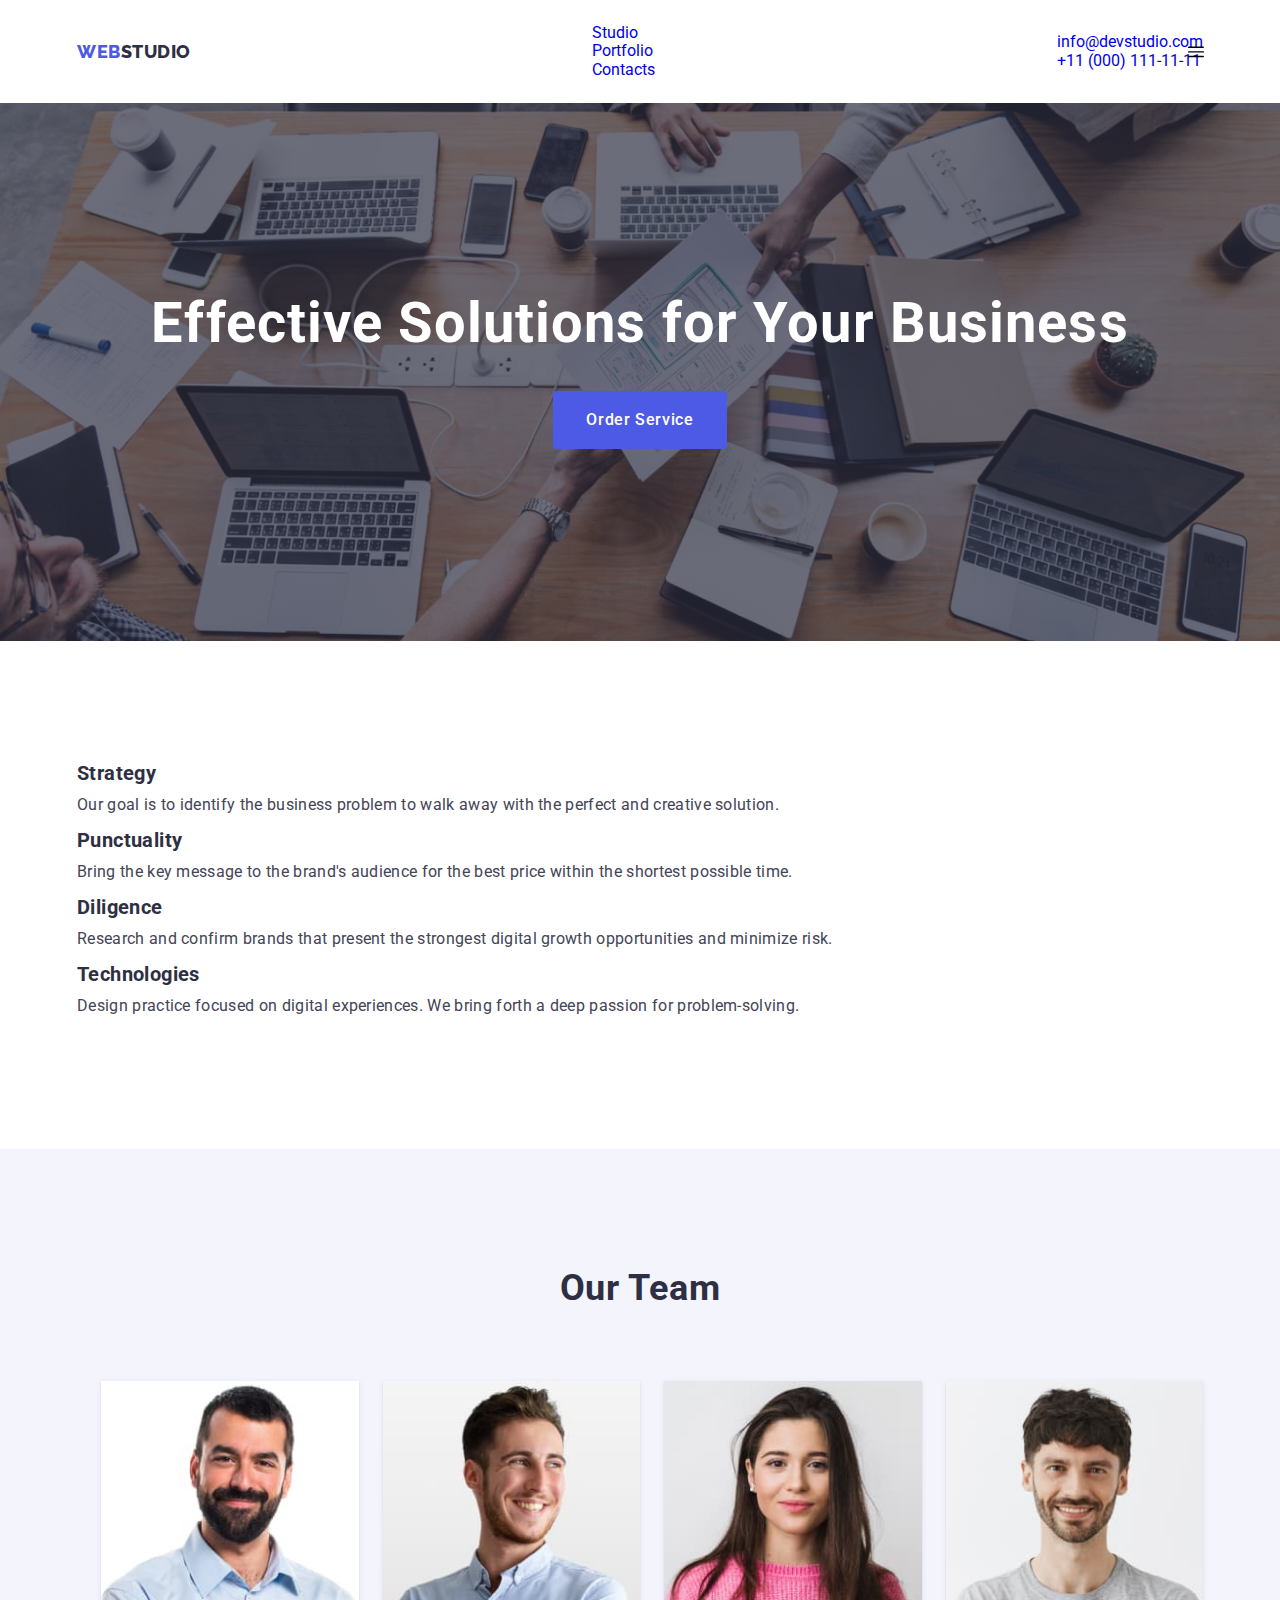
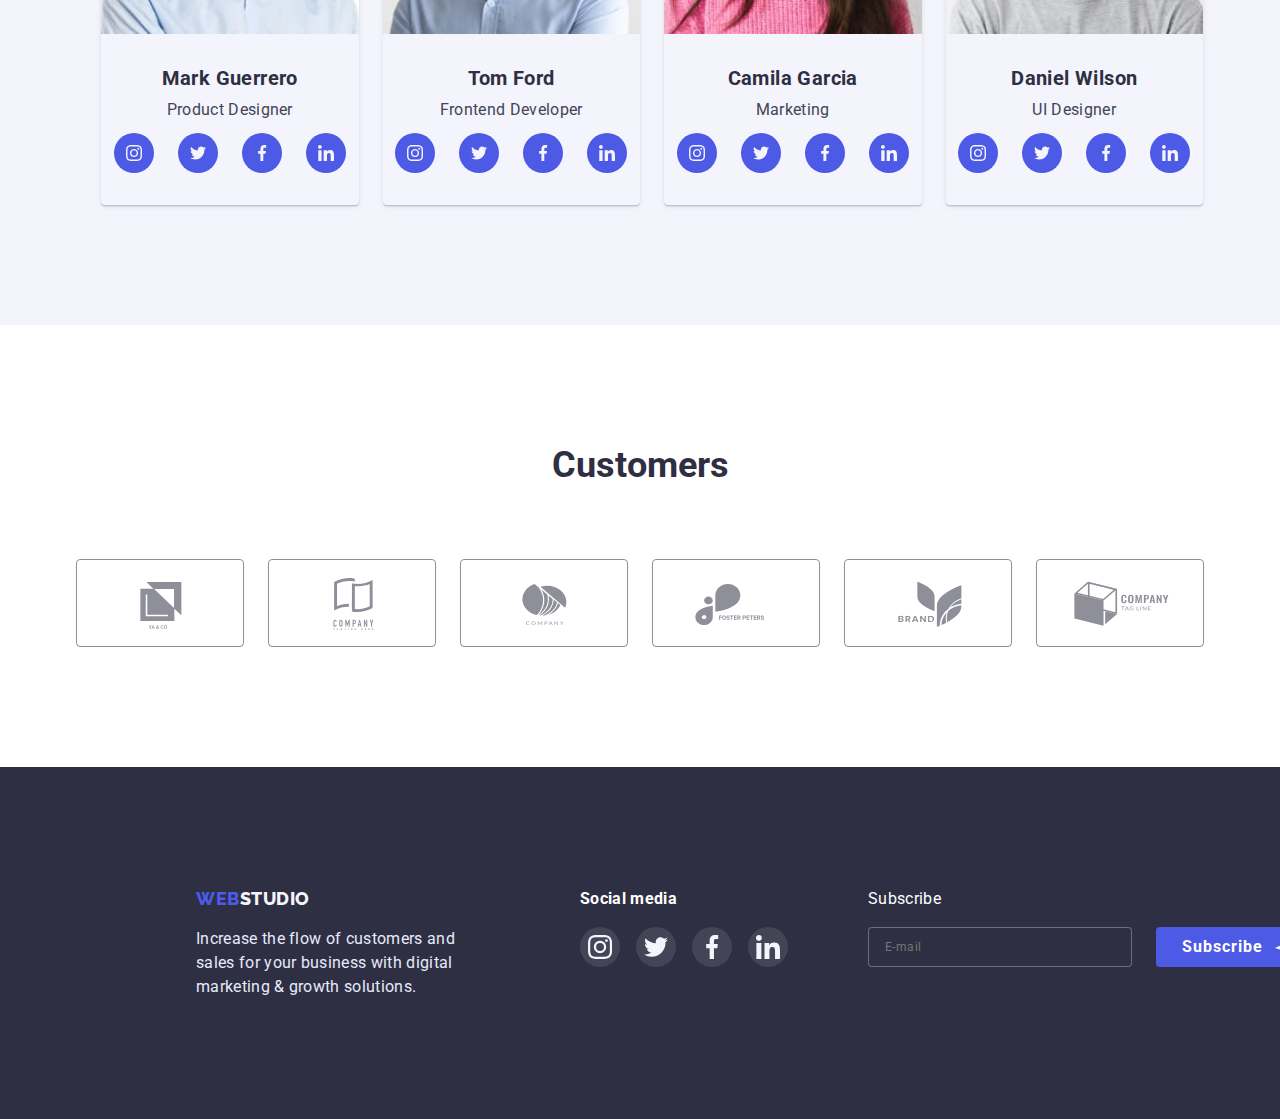
==== index.html @ 901da1a8 "required" ====
<!DOCTYPE html>
<html lang="en">
	<head>
		<meta charset="UTF-8" />
		<meta http-equiv="X-UA-Compatible" content="IE=edge" />
		<meta name="viewport" content="width=device-width, initial-scale=1.0" />
		<title>Web Studio</title>
        <link href="https://fonts.googleapis.com/css2?family=Raleway:wght@800&family=Roboto:wght@400;500;700;800;900&display=swap" rel="stylesheet">
        <link rel="stylesheet" href="https://cdnjs.cloudflare.com/ajax/libs/modern-normalize/1.1.0/modern-normalize.min.css">
        <link rel="stylesheet" href="./css/styles.css">
	</head>
	<body> 
        <header class="section-header">
             <div class="container header">
                <a href="./portfolio.html" class="color-web list">
                    Web<span class="color-studio">Studio</span> 
                </a>
                <ul class="style-nev link">
                    <li class="copy"><a href="./index.html" class="link item list">Studio</a></li>
                    <li class="copy"><a href="./portfolio.html" class="link item list">Portfolio</a></li>
                    <li class="copy"><a href="#" class="link item list">Contacts</a></li>
                </ul>
                </nav>
                <button type="button" class="mobile-menu-open " data-menu-open >
                    <svg class="mobile-menu-open-icon" width="32" height="22">
                        <use href="./images/iconss.svg#icon-burger"></use>
                    </svg>
                </button>
                <ul class="auth-nev link">
                    <li class="copy"><a href="mailto:info@devstudio.com" class="link address list">info@devstudio.com</a></li>
                    <li class="copy"><a href="tel:+110001111111" class="link address list">+11 (000) 111-11-11</a></li>
                </ul>
            </div> 
            <div class="mobile-menu " data-menu>
                <div class="container mobile-menu-container">
                    <button class="mobile-menu-close-botton " data-menu-close>
                        <svg class="mobile-menu-close-icon">
                            <use href="./images/iconss.svg#icon-close-model"></use>
                        </svg>
                    </button>
                    <ul class="mobile-menu-list">
                        <li class="mobile-menu-link"><a href="./index.html" class="mobile-menu-list-link">Studio</a></li>
                        <li class="mobile-menu-link"><a href="./portfolio.html" class="mobile-menu-list-link">Portfolio</a></li>
                        <li class="mobile-menu-link"><a href="#" class="mobile-menu-list-link">Contacts</a></li>
                    </ul>
                    <ul class="mobile-menu-list-mail">
                        <li class="mobile-menu-link"><a href="tel:+110001111111" class="mobile-menu-tel">+11 (000) 111-11-11</a></li>
                        <li class="mobile-menu-link"><a href="mailto:info@devstudio.com" class="mobile-menu-mail">info@devstudio.com</a></li>
                    </ul>
                    <div class="mobile-menu-box">
                        <ul class="mobile-menu-box-list">
                            <li class="mobile-menu-box-link">
                                <a href="" class="">
                                    <svg class="mobile-menu-box-icon" width="24" height="24">
                                        <use href="./images/icons.svg#icon-instagram"></use>
                                    </svg>
                                </a>
                            </li>
                            <li class="mobile-menu-box-link">
                                <a href="" class="">
                                    <svg class="mobile-menu-box-icon" width="24" height="24">
                                        <use href="./images/icons.svg#icon-twitter-1"></use>
                                    </svg>
                                </a>
                            </li>
                            <li class="mobile-menu-box-link">
                                <a href="" class="">
                                    <svg class="mobile-menu-box-icon" width="24" height="24">
                                        <use href="./images/icons.svg#icon-facebook"></use>
                                    </svg>
                                </a>
                            </li>
                            <li class="mobile-menu-box-link">
                                <a href="" class="">
                                    <svg class="mobile-menu-box-icon" width="24" height="24">
                                        <use href="./images/icons.svg#icon-linkedin"></use>
                                    </svg>
                                </a>
                            </li>
                        </ul>
                    </div>
                </div>        
                </div>
        </header>
        <main>
         
             <section class="hero">
                <div class="container">
                    <h1 class="hero-title">Effective Solutions for Your Business</h1>
                    <button type="button" class="hero-button" data-modal-open> Order Service</button>
                </div>
            </section> 
        
          
            <section class="section">
                <div class="container holder">
                    <h2 class="visually-hidden">our advantages</h2>
                    <ul class="feature-lisl">
                        <li class="item-list">
                            <h3 class="section-subtitle">Strategy</h3>
                            <p class="section-text">Our goal is to identify the business
                                problem to walk away with the perfect and creative solution. </p>
                        </li>
                        <li class="item-list">
                            <h3 class="section-subtitle">Punctuality</h3>
                            <p class="section-text">Bring the key message to the brand's audience for the best price within the shortest possible time.</p>
                        </li>
                        <li class="item-list">
                            <h3 class="section-subtitle">Diligence</h3>
                            <p class="section-text">Research and confirm brands that present the strongest digital growth opportunities and minimize risk.</p>
                        </li>
                        <li class="item-list">
                            <h3 class="section-subtitle">Technologies</h3>
                            <p class="section-text">Design practice focused on digital experiences. We bring forth a deep passion for problem-solving.</p>
                        </li>
                    </ul>
                </div>
            </section> 
        
        <!-- 
            <section class="section  no-padding">
                <div class="container gadgets"> 
                    <h2 class="section-title">What are we doing</h2>
                 
                    <ul class="mobile">
                        <li class="pic">
                            <img src="./images/comp.jpg" alt="компьютер" width="360" >
                        </li>
                        <li class="pic">
                            <img src="./images/screen.jpg" alt="экран телефона" width="360" >
                        </li>
                        <li class="pic">
                            <img src="./images/phone.jpg" alt="телефон" width="360" >
                        </li>
                    </ul>
                </div>
            </section>
        -->
         
            <section class="section-team">
                 <div class="container">
                    <h2 class="section-title">Our Team</h2>
                    <ul class="team">
                        <li class="title">
                            <img srcset="./images/team-mobile-1.jpg 1x, ./images/team-mobile-1@2x.jpg 2x" src="./images/man1.jpg" alt="Mark Guerrero" width="264">
                            <div class="title-team">
                                <h3 class="section-subtitle subtitle-text">Mark Guerrero</h3>
                                <p class="section-text">Product Designer</p>
                                <ul class="team-list">
                                    <li class="team-list-item">
                                        <a href="" class="team-list-link">
                                            <svg class="team-list-icon" width="16" height="16">
                                                <use href="./images/icons.svg#icon-instagram"></use>
                                            </svg>
                                        </a>
                                    </li>
                                    <li class="team-list-item">
                                        <a href="" class="team-list-link">
                                            <svg class="team-list-icon" width="16" height="16">
                                                <use href="./images/icons.svg#icon-twitter-1"></use>
                                            </svg>
                                        </a>
                                    </li>
                                    <li class="team-list-item">
                                        <a href="" class="team-list-link">
                                            <svg class="team-list-icon" width="16" height="16">
                                                <use href="./images/icons.svg#icon-facebook"></use>
                                            </svg>
                                        </a>
                                    </li>
                                    <li class="team-list-item">
                                        <a href="" class="team-list-link">
                                            <svg class="team-list-icon" width="16" height="16">
                                                <use href="./images/icons.svg#icon-linkedin"></use>
                                            </svg>
                                        </a>
                                    </li>
                                    
                                </ul>
                            </div>
                        </li>
                        <li class="title">
                            <img srcset="./images/team-mobile-2.jpg 1x, ./images/team-mobile-2@2x.jpg 2x" src="./images/man2.jpg" alt="Tom Ford" width="264">
                            <div class="title-team">
                                <h3 class="section-subtitle subtitle-text">Tom Ford</h3>
                                <p class="section-text">Frontend Developer</p>
                                <ul class="team-list">
                                    <li class="team-list-item">
                                        <a href="" class="team-list-link">
                                            <svg class="team-list-icon" width="16" height="16">
                                                <use href="./images/icons.svg#icon-instagram"></use>
                                            </svg>
                                        </a>
                                    </li>
                                    <li class="team-list-item">
                                        <a href="" class="team-list-link">
                                            <svg class="team-list-icon" width="16" height="16">
                                                <use href="./images/icons.svg#icon-twitter-1"></use>
                                            </svg>
                                        </a>
                                    </li>
                                    <li class="team-list-item">
                                        <a href="" class="team-list-link">
                                            <svg class="team-list-icon" width="16" height="16">
                                                <use href="./images/icons.svg#icon-facebook"></use>
                                            </svg>
                                        </a>
                                    </li>
                                    <li class="team-list-item">
                                        <a href="" class="team-list-link">
                                            <svg class="team-list-icon" width="16" height="16">
                                                <use href="./images/icons.svg#icon-linkedin"></use>
                                            </svg>
                                        </a>
                                    </li>
                                    
                                </ul>
                            </div>
                        </li>
                        <li class="title">
                            <img  srcset="./images/team-mobile-3.jpg 1x, ./images/team-mobile-3@2x.jpg 2x"src="./images/woman.jpg" alt="Camila Garcia" width="264">
                            <div class="title-team">
                                <h3 class="section-subtitle subtitle-text">Camila Garcia</h3>
                                <p class="section-text">Marketing</p>
                                <ul class="team-list">
                                    <li class="team-list-item">
                                        <a href="" class="team-list-link">
                                            <svg class="team-list-icon" width="16" height="16">
                                                <use href="./images/icons.svg#icon-instagram"></use>
                                            </svg>
                                        </a>
                                    </li>
                                    <li class="team-list-item">
                                        <a href="" class="team-list-link">
                                            <svg class="team-list-icon" width="16" height="16">
                                                <use href="./images/icons.svg#icon-twitter-1"></use>
                                            </svg>
                                        </a>
                                    </li>
                                    <li class="team-list-item">
                                        <a href="" class="team-list-link">
                                            <svg class="team-list-icon" width="16" height="16">
                                                <use href="./images/icons.svg#icon-facebook"></use>
                                            </svg>
                                        </a>
                                    </li>
                                    <li class="team-list-item">
                                        <a href="" class="team-list-link">
                                            <svg class="team-list-icon" width="16" height="16">
                                                <use href="./images/icons.svg#icon-linkedin"></use>
                                            </svg>
                                        </a>
                                    </li>
                                    
                                </ul>
                            </div>
                        </li>
                        <li class="title">
                            <img srcset="./images/team-mobile-4.jpg 1x, ./images/team-mobile-4@2x.jpg 2x" src="./images/man3.jpg" alt="Daniel Wilson" width="264">
                            <div class="title-team">
                                <h3 class="section-subtitle subtitle-text">Daniel Wilson</h3>
                                <p class="section-text">UI Designer</p>
                                <ul class="team-list">
                                    <li class="team-list-item">
                                        <a href="" class="team-list-link">
                                            <svg class="team-list-icon" width="16" height="16">
                                                <use href="./images/icons.svg#icon-instagram"></use>
                                            </svg>
                                        </a>
                                    </li>
                                    <li class="team-list-item">
                                        <a href="" class="team-list-link">
                                            <svg class="team-list-icon" width="16" height="16">
                                                <use href="./images/icons.svg#icon-twitter-1"></use>
                                            </svg>
                                        </a>
                                    </li>
                                    <li class="team-list-item">
                                        <a href="" class="team-list-link">
                                            <svg class="team-list-icon" width="16" height="16">
                                                <use href="./images/icons.svg#icon-facebook"></use>
                                            </svg>
                                        </a>
                                    </li>
                                    <li class="team-list-item">
                                        <a href="" class="team-list-link">
                                            <svg class="team-list-icon" width="16" height="16">
                                                <use href="./images/icons.svg#icon-linkedin"></use>
                                            </svg>
                                        </a>
                                    </li>
                                    
                                </ul>
                            </div>
                        </li>
                    </ul>
                 </div>   
            </section>
            
            
            <section class="section compani">
                <div class="container">
                    <h2 class="servise">Customers</h2>
                    <ul class="client-list">
                       <li class="client-list-item">
                          <a href="" class="client-list-link">
                            <svg class="client-list-icon" width="104" height="56">
                                <use href="./images/icons.svg#icon-Logo1"></use>
                            </svg>
                          </a>
                       </li>
                       <li class="client-list-item">
                          <a href="" class="client-list-link">
                            <svg class="client-list-icon" width="104" height="56">
                                <use href="./images/icons.svg#icon-Logo2"></use>
                            </svg>
                          </a>
                       </li>
                       <li class="client-list-item">
                          <a href="" class="client-list-link">
                            <svg class="client-list-icon" width="104" height="56">
                                <use href="./images/icons.svg#icon-Logo3"></use>
                            </svg>
                          </a>
                       </li>
                       <li class="client-list-item">
                          <a href="" class="client-list-link">
                            <svg class="client-list-icon" width="104" height="56">
                                <use href="./images/icons.svg#icon-Logo4"></use>
                            </svg>
                          </a>
                       </li>
                       <li class="client-list-item">
                          <a href="" class="client-list-link">
                            <svg class="client-list-icon" width="104" height="56">
                                <use href="./images/icons.svg#icon-Logo5"></use>
                            </svg>
                          </a>
                       </li>
                       <li class="client-list-item">
                          <a href="" class="client-list-link">
                            <svg class="client-list-icon" width="104" height="56">
                                <use href="./images/icons.svg#icon-Logo6"></use>
                            </svg>
                          </a>
                       </li>
                    </ul>
                </div>
            </section> 
            
        </main>
        
        <footer class="footer">
                <div class="container-footer">
                    <div class="container-end">
                        <a href="" class="color-web list footer-logo">
                            Web<span class="white-studio list">Studio</span>
                        </a>
                        <p class="desc">Increase the flow of customers and sales for your business with digital marketing & growth solutions.</p>
                    </div>
                    <div class="container-end">
                        <h3 class="footer-text">Social media</h3>
                        <ul class="footer-list">
                            <li class="footer-list-item">
                                <a href="" class="footer-list-link">
                                    <svg class="footer-list-icon" width="24" height="24">
                                        <use href="./images/icons.svg#icon-instagram"></use>
                                    </svg>
                                </a>
                            </li>
                            <li class="footer-list-item">
                                <a href="" class="footer-list-link">
                                    <svg class="footer-list-icon" width="24" height="24">
                                        <use href="./images/icons.svg#icon-twitter-1"></use>
                                    </svg>
                                </a>
                            </li>
                            <li class="footer-list-item">
                                <a href="" class="footer-list-link">
                                    <svg class="footer-list-icon" width="24" height="24">
                                        <use href="./images/icons.svg#icon-facebook"></use>
                                    </svg>
                                </a>
                            </li>
                            <li class="footer-list-item">
                                <a href="" class="footer-list-link">
                                    <svg class="footer-list-icon" width="24" height="24">
                                        <use href="./images/icons.svg#icon-linkedin"></use>
                                    </svg>
                                </a>
                            </li>

                        </ul>
                    </div>
                    <div class="conteiner-email">
                        <p class="footer-text">Subscribe</p>
                        <form class="footer-form">
                            <input type="email" name="usser_email" class="footer-email"  placeholder="E-mail" required />
                            <button type="submit" class="footer-button">Subscribe</button>
                            <svg class="footer-icon" width="24" height="20">
                            <use href="./images/iconss.svg#icon-Frame-3"></use>
                            </svg>
                    </form>
                    </div>
                </div>      
        </footer>
        
        
        <div class="backdrop is-hidden" data-modal>
            <div class="modal">
                <button type="button" class="modal-close-btn" data-modal-close>
                    <svg class="modal-close-btn-icon" width="8" height="8">
                        <use href="./images/iconss.svg#icon-close-model"></use>
                    </svg>
                </button>
                <p class="modal-text">Leave your contacts and we will call you back</p>
                <form class="modal-form">
                    <label class="modal-form-feald">
                        <span class="modal-form-input-dasc">Name</span>
                        <span class="modal-form-input-wrapper">
                            <input type="text" name="usser_name" class="modal-form-input" required pattern="^[a-zA-Zа-яА-Я]+$" minlength="2" />
                            <svg class="modal-form-input-icon" width="18" height="18">
                            <use href="./images/iconss.svg#icon-name"></use>
                        </svg>
                    </span>
                    </label>
                    <label class="modal-form-feald">
                        <span class="modal-form-input-dasc">Phone</span>
                        <span class="modal-form-input-wrapper">
                            <input type="tel" name="usser_phone" class="modal-form-input" required pattern="[0-9]{3}-[0-9]{3}-[0-9]{2}-[0-9]{2}" title="xxx-xxx-xx-xx"/>
                            <svg class="modal-form-input-icon" width="18" height="24">
                            <use href="./images/iconss.svg#icon-phone"></use>
                        </svg>
                        </span>
                    </label>
                    <label class="modal-form-feald">
                        <span class="modal-form-input-dasc">Email</span>
                        <span class="modal-form-input-wrapper">
                            <input type="email" name="usser_email" class="modal-form-input" required  />
                            <svg class="modal-form-input-icon" width="18" height="24">
                            <use href="./images/iconss.svg#icon-email"></use>
                        </svg>
                        </span>
                    </label>
                    <label class="modal-form-feald-comment">
                        <span class="modal-form-input-dasc">Comment</span>
                        <textarea name="usser_comment" class="modal-form-message" placeholder="Text input"></textarea>
                    </label>
                    <input id="usser-policy" type="checkbox" name="usser_policy" class="modal-form-check visually-hidden">
                    <label for="usser-policy" class="modal-form-chack-dasc">I accept the terms and conditions of the&nbsp;<a href="" class="modal-form-link">Privacy Policy</a> </label>
                    <button type="submit" class="modal-form-submit">Send</button>
                </form>

            </div>
        </div>
        
        <script src="./js/mobile-menu.js"></script>
        
        <script src="./js/modal.js"></script>
        
    </body>
</html>
---- css/styles.css ----
:root {
    --primary-text-color: #2E2F42;
    --accent-color: #4D5AE5;
    --title-text-color: #2E2F42;
    --text-color: #434455;
    --hero-color: #FFFFFF;
    --desc-color: #E7E9FC;
    --studio-color: #F4F4FD;
    --button-color: #404BBF;
}



body {
    font-family: "Roboto", sans-serif;
    background-color: var(--hero-color);
    color: var(--text-color);
    
}

img {
    display: block;
    max-width: 100%;
}

.list {
    text-decoration: none;
}


h1,
h2,
h3,
p,
ul {
    padding: 0;
    margin: 0;
}

ul {
    list-style: none;
    text-decoration: none;
    
}

.container {
    padding-left: 16px;
    padding-right: 16px; 
    
}

@media screen and (min-width: 428px) { 
    .container {
        width: 428px; 
        margin-right: auto;
        margin-left: auto;
    }  
}


@media screen and (min-width: 768px) { 
    .container {
        width: 768px;
    }
}

@media screen and (min-width: 1200px) { 
    .container {
        width: 1158px;
    }
}

@media screen and (max-width: 767px) {
    .copy {
        display: none;
    } 
    .style-nev link {
        display: none;
    }
    .auth-nev link {
        display: none;
    }
}


.header {
    position: relative;
    display: flex;
    justify-content: space-between;
    align-items: center;
    padding-top: 24px;
    padding-bottom: 24px;
}

.mobile-menu-open {
    position: absolute;
    right: 15px;
    background-color: transparent;
    border: none;
    padding: 0;
   line-height: 0;
   fill: rgba(46. 47, 66, 1)
}

.mobile-menu-open-icon {
 display: inline-block; 
  width: 1em;
  height: 1em;
  stroke-width: 0;
  stroke: currentColor;
  fill: currentColor;
}

.mobile-menu {
    position: fixed;
    width: 100%;
    height: 100%;
    top: 0;
    left: 0;
    z-index: 1000;
    background-color: var(--hero-color);
    justify-content: space-between;
    margin-right: auto;
    margin-left: auto;
    opacity: 0;
    visibility: hidden;
    pointer-events: none;
    transition: opacity 250ms cubic-bezier(0.4, 0, 0.2, 1), visibility 250ms cubic-bezier(0.4, 0, 0.2, 1);
}

.mobile-menu.is-open {
    opacity: 1;
    visibility: visible;
    pointer-events: auto;

}

.mobile-menu-close-botton {
    position: absolute;
    top: 40px;
    right: 25px;
    background-color: #E7E9FC;
    border: 1px solid rgba(0, 0, 0, 0.1);
    padding: 0;
    line-height: 0;
    border-radius: 50%;
    width: 24px;
    height: 24px;
}

.mobile-menu-close-icon {
    width: 8px;
    height: 8px;
}

.mobile-menu-container {
    position: relative;
    padding-left: 40px;
    padding-right: 40px;
    padding-top: 80px;
    padding-bottom: 40px;
}


.mobile-menu-list {
   margin-bottom: 284px;
   
}


.mobile-menu-link {
    margin-bottom: 40px;  
}

.mobile-menu-link:last-child {
    margin-bottom: 0;
}

.mobile-menu-list-link {
    font-family: "Roboto", sans-serif;
    font-weight: 700;
    font-size: 36px;
    line-height: 1.1;
    letter-spacing: 0.02em;
    color: var(--primary-text-color);
    text-decoration: none;
}

.mobile-menu-list-link:hover,
.mobile-menu-list-link:focus {
    color: var(--button-color)
}

.mobile-menu-tel {
    font-family: "Roboto", sans-serif;
    font-weight: 500;
    font-size: 36px;
    line-height: 1.1;
    letter-spacing: 0.02em;
    color: var(--text-color);
    text-decoration: none;
}

.mobile-menu-tel:hover,
.mobile-menu-tel:focus {
    color: var(--accent-color)
}

.mobile-menu-mail {
    font-family: "Roboto", sans-serif;
    font-weight: 500;
    font-size: 20px;
    line-height: 1.2;
    letter-spacing: 0.02edm;
    color: var(--text-color);
    text-decoration: none;
}

.mobile-menu-mail:hover,
.mobile-menu-mail:focus {
    color: var(--accent-color)
}

.mobile-menu-list-mail {
    margin-bottom: 48px;
}

.mobile-menu-box {
    display: flex;
   padding: 0;
   margin: 0;
    justify-content: space-between;
    align-items: center;
}

.mobile-menu-box-list {
    display: flex;
    justify-content: space-between;
    align-items: center;
    
}

.mobile-menu-box-link {
    display: flex;
    justify-content: center;
    align-items: center;
    margin-left: 56px;
    width: 40px;
    height: 40px;
    border-radius: 50%;
    background-color: var(--accent-color);
    
}

.mobile-menu-box-link:first-child {
    margin-left: 0;
}

.mobile-menu-box-icon {
    fill: var(--studio-color);
}


.color-web {
    
    font-family: "Raleway", sans-serif;
    font-weight: 800;
    font-size: 18px;
    line-height: 1.33;
    color: var(--accent-color);
    letter-spacing: 0.03em;
    text-transform: uppercase;
}


.color-studio {
    font-family: "Raleway", sans-serif;
    font-weight: 800;
    font-size: 18px;
    line-height: 1.33;
    color: var(--title-text-color);
    
    align-items: center;
    letter-spacing: 0.03em;
    text-transform: uppercase;
}





/*
.style-nev .link:hover,
.style-nev .link:focus {
    color: var(--accent-color)  
}

.auth-nev .link:hover,
.auth-nev .link:focus {
    color: var(--accent-color);
}

.style-nev .link {
    transition: color 250ms cubic-bezier(0.4, 0, 0.2, 1), background-color 250ms cubic-bezier(0.4, 0, 0.2, 1)
}

.auth-nev .link {
    transition: color 250ms cubic-bezier(0.4, 0, 0.2, 1);
}

.style-nev {
    display: flex;
    
    margin-left: 77px;
    
}

.style-nev .copy {
    position: relative;
    margin-left: 40px; 
} 

.style-nev .copy:first-child {
    margin-left: 0;

}

.auth-nev {
    display: flex;
    margin-left: auto;
    
}

.section-header {
    box-shadow: 0px 2px 1px rgba(46, 47, 66, 0.08), 0px 1px 1px rgba(46, 47, 66, 0.16), 0px 1px 6px rgba(46, 47, 66, 0.08);

}

.header {
    display: flex;
    align-items: center;
    justify-content: center;
   
}


.auth-nev .copy {
    margin-left: 40px;
}

.auth-nev .copy:first-child {
    margin-left: 0;
}

.style-nev .item {
    display: block;
    padding-top: 24px;
    padding-bottom: 24px;
    font-weight: 500;
    font-size: 16px;
    line-height: 1.5;
    color: var(--primary-text-color);
    letter-spacing: 0.02em;
   
}



.link .item:hover::after {
    display: block;
    position: absolute;
    content: "";
    background-size: contain;
    background-repeat: no-repeat;
    background-position: center;
    justify-content: center;
    align-items: center;
    width: 100%;
    height: 4px;
    bottom: 0;
    
    background-color: var(--accent-color);
    border-radius: 2px;
}

.auth-nev .address {
    display: block;
    padding-top: 24px;
    padding-bottom: 24px;
    line-height: 1.5;
    color: var(--text-color);
    letter-spacing: 0.02em;
    
} */



.hero {
    padding-top: 192px;
    padding-bottom: 192px;
    
    text-align: center;

    max-width: 1440px;
  
    margin-left: auto;
    margin-right: auto;
    background-image: linear-gradient(rgba(46, 47, 66, 0.7), rgba(46, 47, 66, 0.7)), url(../images/hero.jpg);
   
    background-repeat: no-repeat;
    background-position: center;
    background-size: cover;
}

.hero-title {
    
    margin: auto;
    margin-top: 0;
    margin-bottom: 40px;
    font-weight: 700;
    font-size: 56px;
    line-height: 1;
    color: var(--hero-color);
    letter-spacing: 0.02em;
   

    outline: invert;
}

.hero-button {
    font-family: "Roboto", sans-serif;
    border-radius: 4px;
    padding: 16px 32px;
    border: 1px solid transparent;
    font-weight: 500;
    font-size: 16px;
    line-height: 1.5;
    background-color: var(--accent-color);
    color: var(--hero-color);
    letter-spacing: 0.04em;
    transition: background-color 250ms cubic-bezier(0.4, 0, 0.2, 1), box-shadow 250ms cubic-bezier(0.4, 0, 0.2, 1);
}

.hero-button:hover,
.hero-button:focus {
    cursor: pointer;
    box-shadow: 0px 4px 4px rgba(0, 0, 0, 0.15);
    border-radius: 4px;
} 

.hero-button:active {
    background-color: var(--button-color);
    
}

@media screen and (max-width: 767px) {
    .hero {
        padding-top: 112px;
        padding-bottom: 112px;
        max-width: 480px;
        background-image: linear-gradient(rgba(46, 47, 66, 0.7), rgba(46, 47, 66, 0.7)), url(../images/hero-mobile.jpg);
        
    }

    .hero-title {
        max-width: 318px;
        margin-right: 55px;
        margin-left: 55px;
        margin-bottom: 72px;
        font-size: 36px;
        line-height: 1.1;

    }
}

@media screen and (min-device-pixel-ratio: 2) and (max-width: 767px ),
screen and (min-resolution: 192dpi) and (max-width: 767px),
screen and (min-resolution: 2dppx) and (max-width: 767px) {
    .hero {
        background-image: linear-gradient(rgba(46, 47, 66, 0.7), rgba(46, 47, 66, 0.7)), url(../images/hero-mobile@2x.jpg);
    }
}


.visually-hidden { 
    position: absolute; 
    white-space: nowrap; 
    width: 1px; 
    height: 1px; 
    overflow: hidden; 
    border: 0; 
    padding: 0; 
    clip: rect(0 0 0 0); 
    clip-path: inset(50%); 
    margin: -1px; 
}

.section {
    padding-top: 120px;
    padding-bottom: 120px;
    
}

.section-subtitle,
.headline {
    margin-bottom: 8px;
    font-weight: 700;
    font-size: 20px;
    line-height: 1.2;
    color: var(--primary-text-color);
    letter-spacing: 0.02em;
}

.section-text {
    font-size: 16px;
    line-height: 1.5;
    letter-spacing: 0.02em;
    margin-bottom: 11px;
    
}


@media screen and (max-width: 767px) {
    .section {
        padding-top: 96px;
        padding-bottom: 96px;
    }

    .feature-lisl {
        display: block;
        
    }

    .section-subtitle {
        font-size: 36px;
        line-height: 1.1;
        text-align: center;
    }

    .item-list{
        margin-bottom: 72px;
    }

    .item-list:last-child {
        margin-bottom: 0;
    }

    .section-text {
        margin-bottom: 0;
    }

}

/*

.section.no-padding {
    padding-top: 0;
}

.feature-lisl {
    display: flex;
    text-align: start
}

.feature-lisl .item-list {
    width: 264px;
    margin-left: 24px;
    
}

.feature-lisl .item-list:first-child {
    margin-left: 0;
} 

.item-list::before {
    display: block;
    content: "";
    height: 112px;
    background-size: contain;
    background-repeat: no-repeat;
    background-position: center;
    margin-bottom: 8px;
}

.item-list:nth-child(1)::before {
    background-image: url(../images/Icon\ 1.svg);
}

.item-list:nth-child(2)::before {
    background-image: url(../images/Icon\ 2.svg);
}

.item-list:nth-child(3)::before {
    background-image: url(../images/Icon\ 3.svg);
}

.item-list:nth-child(4)::before {
    background-image: url(../images/Icon\ 4.svg);
}*/

.section-team {
    padding-top: 120px;
    padding-bottom: 120px;
    background-color: var(--studio-color);
}

.section-title {
    margin-top: 0;
    margin-bottom: 72px;
    font-weight: 700;
    font-size: 36px;
    line-height: 1.1;
    color: var(--primary-text-color);
    letter-spacing: 0.02em;
    text-transform: capitalize;
    text-align: center;
    
}

.team {
    display: flex;
    text-align: center;

}

.title {
    margin-left: 24px;
    background-color: var(--studio-color);
    box-shadow: 0px 1px 6px rgba(46, 47, 66, 0.08), 0px 1px 1px rgba(46, 47, 66, 0.16), 0px 2px 1px rgba(46, 47, 66, 0.08);
    border-radius: 0px 0px 4px 4px;
}

.title-team {
    padding-top: 32px;
    padding-bottom: 32px;
}

.team-list {
    display: flex;
    justify-content: center;
    gap: 24px;
}

.team-list-link {
    display: flex;
    justify-content: center;
    align-items: center;
    width: 40px;
    height: 40px;
    border-radius: 50%;
    background-color: var(--accent-color);
}

.team-list-icon {
    fill: var(--studio-color);
}

@media screen and (max-width: 767px) {
    .section-team {
    padding-top: 96px;
    padding-bottom: 96px;
    
    }

    .team {
        display: block;
        justify-content: center;
        padding-left: 82px;
        padding-right: 82px;
    }

    .title {
        
        margin-bottom: 72px;
        

    }

    .section-text {
        margin-bottom: 8px;
    }

    .subtitle-text {
        font-family: "Roboto", sans-serif;
        font-weight: 500;
        font-size: 20px;
        line-height: 1.2;
        text-align: center;
        letter-spacing: 0.02em;
        color: var(--primary-text-color);
    }

}


/*


.headline-text {
    font-size: 16px;
    line-height: 1.5;
    color: var(--text-color);
    letter-spacing: 0.02em;
}

.mobile {
    display: flex;
    align-items: center;
     
}


.btn {
   
    cursor: pointer;
    border-radius: 4px;
    padding: 12px 24px;
    border: 1px solid var(--desc-color);
    background-color: var(--studio-color);
    color: var(--accent-color);
    font-weight: 500;
    font-size: 16px;
    line-height: 1.5;
    letter-spacing: 0.04em;
    font-family: "Roboto", sans-serif;
    transition: background-color 250ms cubic-bezier(0.4, 0, 0.2, 1), color 250ms cubic-bezier(0.4, 0, 0.2, 1), box-shadow 250ms cubic-bezier(0.4, 0, 0.2, 1), border 250ms cubic-bezier(0.4, 0, 0.2, 1);
}



.btn:hover,
.btn:focus {
    border: 1px solid var(--accent-color);
    background-color: var(--accent-color);
    color: var(--hero-color);
    box-shadow: 0px 4px 4px rgba(0, 0, 0, 0.15);
}

.portfolio {
   
    padding-top: 96px;
    padding-bottom: 120px;
}

.container .gadgets {
    align-items: center;
}

.big {
    
    margin-top: 0;
    margin-bottom: 72 px;
}

.pic {
    display: flex;
    margin-left: 24px;
    background-color: var(--hero-color);
}

.pic:first-child {
    margin-left: 0;
}








.title:first-child {
    margin-left: 0;
}









.row {
    display: flex;
    align-items: center;
    justify-content: center;
    margin-bottom: 72px;  
    gap: 24px;
}

.portfolio-list {
    display: flex;
    flex-wrap: wrap;
    align-items: center;
    justify-content: center;
    column-gap: 24px;
    row-gap: 48px

}




.subject {
    padding-top: 32px;
    padding-bottom: 32px;
    padding-left: 16px;
    border-left: 0.5px solid var(--studio-color);
    border-right: 0.5px solid var(--studio-color);
    border-bottom: 0.5px solid var(--studio-color);
    box-shadow: 0px 1px 6px rgba(46, 47, 66, 0.08);
 
}

.portfolio-link-hover {
   transition: box-shadow 250ms cubic-bezier(0.4, 0, 0.2, 1)
}
 
.portfolio-link-hover:hover,
.portfolio-link-hover:focus
 {
    display: block;
    box-shadow: 0px 1px 6px rgba(46, 47, 66, 0.08), 0px 1px 1px rgba(46, 47, 66, 0.16), 0px 2px 1px rgba(46, 47, 66, 0.08);
}
*/

.servise {
    font-weight: 700;
    font-size: 36px;
    text-align: center;
    margin-bottom: 72px;
    color: var(--primary-text-color);
}

.client-list {
    display: flex;
    justify-content: center;
    gap: 24px;
}

.client-list-link {
    display: flex;
    justify-content: center;
    align-items: center;
    width: 168px;
    height: 88px;
    border-radius: 4px;
    border: 1px solid #8E8F99;
    fill: #8E8F99; 
    transition: fill 250ms cubic-bezier(0.4, 0, 0.2, 1), border-color 250ms cubic-bezier(0.4, 0, 0.2, 1)
}

.client-list-link:hover,
.client-list-link:focus {
    fill: var(--accent-color);
    border-color: var(--accent-color);
}

@media screen and (max-width: 767px) {
    .client-list {
       flex-wrap: wrap;
       align-items: center;
       column-gap: 16px;
       row-gap: 72px
    }

}

.footer {
    padding-top: 120px;
    padding-bottom: 120px;
    background-color: var(--title-text-color);
}

.container-footer {
    display: flex;
    margin-right: auto;
    margin-left: auto;
    width: 1158px;
    padding-left: 15px;
    padding-right: 15px; 
}

.container-end {
    margin-left: 120px;
}

.white-studio {
    color: var(--studio-color);
}

.desc {
    width: 264px;
    margin-top: 16px;
    font-size: 16px;
    line-height: 1.5;
    color: var(--desc-color);
    letter-spacing: 0.02em;
}



.footer-text {
    font-family: "Roboto", sans-serif;
    width: 500;
    font-size: 16px;
    line-height: 1.5;
    letter-spacing: 0.02em;
    color: var(--hero-color);
    margin-bottom: 16px;
}

.footer-list-link {
    display: flex;
    justify-content: center;
    align-items: center;
    width: 40px;
    height: 40px;
    border-radius: 50%;
    background-color: var(--text-color);
    transition: background-color 250ms cubic-bezier(0.4, 0, 0.2, 1)
}

.footer-list-link:hover,
.footer-list-link:focus {
    
    background-color: #31D0AA;
}

.footer-list-icon {
    fill: var(--studio-color);
    justify-items: center;
}

.conteiner-email {
    display: block;
    
    margin-left: 80px;
}

.footer-form {
    display: flex;
    gap: 24px;
    position: relative;
}

.footer-email {
    display: block;
    width: 264px;
    height: 40px;
    padding-left: 16px;
    padding-top: 8px;
    padding-bottom: 8px;
    border: 1px solid rgba(255, 255, 255, 0.3);
    border-radius: 4px;
    background-color: var(--primary-text-color);
    color: var(--hero-color);
    font-family: "Roboto", sans-serif;
    font-size: 12px;
    line-height: 1.1;
}

.footer-email::placeholder {
    font-family: "Roboto", sans-serif;
    font-size: 12px;
    line-height: 2;
    letter-spacing: 0.04em;
    color: rgda(255, 255, 255, 0.6);
}

.footer-button {
    display: flex;
    align-items: center;
    top: 0;
    width: 165px;
    height: 40px;
    padding: 8px 24px;
    background-position: center;
    border-radius: 4px;
    background-color: var(--accent-color);
    border-color: transparent;
    color: var(--hero-color);
    cursor: pointer;
    font-family: "Roboto", sans-serif;
    font-weight: 700;
    font-size: 16px;
    line-height: 1.5;
    letter-spacing: 0.06em;
}

.footer-icon {
    display: block;
    position: absolute;
    margin: 0;
    top: 50%;
    right: 24px;
    transform: translate(0, -50%); 
}

.footer-list {
    display: flex;
    justify-content: center;
    gap: 16px;

}

@media screen and (min-width: 480px) {
    
    
}

@media screen and (max-width: 767px) {
    .footer {
        display: block;
        text-align: center;
        padding-top: 96px;
        padding-bottom: 96px;
    }

    .container-footer {
        display: block;
        width: 480px;
    }

    .container-end {
        display: block;
        margin-left: 80px;
        margin-right: 80px;
        margin-bottom: 72px;
    }

    .conteiner-email {
        margin-left: 0;
    }

    
    .footer-form {
        display: block;
        gap: 0; 
    }

    .footer-email {
        width: 396px;
        margin-bottom: 16px;
        margin-left: auto;
        margin-right: auto;
    }

    .footer-button {
        display: block;
        margin-left: auto;
        margin-right: auto;
    }

    .footer-logo {
        display: block;
        text-align: center;
    }

    .footer-text {
        display: block;
        text-align: center;
    }
   
}

/*


.container-end:first-child {
    margin-left: 0;
}




.portfolio-link-overley {
    position: relative;
    overflow: hidden;
}

.overlay {
    position: absolute;
    left: 0;
    top: 0;
    width: 100%;
    height: 100%;
    overflow: auto;
    transform: translate(0, 100%);
    transition: transform 250ms cubic-bezier(0.4, 0, 0.2, 1);
    font-size: 14px;
    line-height: 1.5;
    letter-spacing: 0.02em;
    padding-top: 40px;
    padding-bottom: 164px;
    padding-left: 32px;
    padding-right: 32px;
    color: var(--studio-color);
    background-color: var(--accent-color);
}

.portfolio-link-hover:hover .overlay, 
.portfolio-link-hover:focus .overlay {
    transform: translate(0, 0);
}*/

.backdrop {
    position: fixed;
    top: 0;
    left: 0;
    z-index: 100;
    width: 100%;
    height: 100%;
    background-color: rgba(46, 47, 66, 0.4);
    transition: opacity 250ms cubic-bezier(0.4, 0, 0.2, 1), visibility 250ms cubic-bezier(0.4, 0, 0.2, 1);
}

.backdrop.is-hidden {
    opacity: 0;
    visibility: hidden;
    pointer-events: none;
}

.modal {
    position: absolute;
    top: 50%;
    left: 50%;
    transform: translate(-50%, -50%);
    width: 408px;
    height: 579px;
    background-color: #FCFCFC;
    margin-top: 0;
    padding-top: 72px;
    padding-bottom: 24px;
    padding-left: 24px;
    padding-right: 24px;
}

.modal-close-btn {
    position: absolute;
    top: 24px;
    right: 24px;
    display: flex;
    justify-content: center;
    align-items: center;
    background-color: var(--desc-color);
    width: 24px;
    height: 24px;
    border-radius: 50%;
    border: 1px solid rgba(0, 0, 0, 0.1);
    padding: 0;
    cursor: pointer;
    transition: box-shadow 250ms cubic-bezier(0.4, 0, 0.2, 1);
}

.modal-close-btn:hover,
.modal-close-btn:focus {
    box-shadow: 0px 1px 6px rgba(46, 47, 66, 0.08), 0px 1px 1px rgba(46, 47, 66, 0.16), 0px 2px 1px rgba(46, 47, 66, 0.08) ;
    background-color: var(--button-color);
    fill: var(--hero-color);
}

.modal-text {
    font-family: "Roboto", sans-serif;
    font-size: 16px;
    font-weight: 500;
    line-height: 1.5;
    text-align: center;
    letter-spacing: 0.02em;
    color: var(--primary-text-color);
    margin-bottom: 16px;
}

.modal-form {
    display: flex;
    flex-direction: column;
}

.modal-form-feald {
    display: block;
    margin-bottom: 8px;
}

.modal-form-input {
    width: 100%;
    height: 40px;
    border: 1px solid rgba(33, 33, 33, 0.2);
    border-radius: 4px;
    padding-left: 38px;
    
    font-size: 12px;
    line-height: 1.1;
    color: var(--primary-text-color);
    transition:  border-color 250ms cubic-bezier(0.4, 0, 0.2, 1);
}

.modal-form-input:focus {
    outline: none;
    border-color:  rgba(77, 90, 229, 1);
}

.modal-form-input-dasc {
    display: block;
    font-family: "Roboto", sans-serif;
    font-size: 12px;
    line-height: 1.1;
    letter-spacing: 0.01em;
    margin-bottom: 4px;
    color: #8E8F99;
}

.modal-form-input-icon {
    display: block;
    position: absolute;
    top: 50%;
    left: 19px;
    transform: translate(0, -50%);
    transition: fill 250ms cubic-bezier(0.4, 0, 0.2, 1);
}

.modal-form-input:focus + .modal-form-input-icon {
    
    fill: var(--accent-color);
}

.modal-form-input-wrapper {
    display: block;
    position: relative;
}

.modal-form-feald-comment {
    display: block;
    margin-bottom: 16px;
}

.modal-form-message {
    width: 100%;
    height: 120px;
    resize: none;
    padding: 8px 16px;
    border: 1px solid  rgba(33, 33, 33, 0.2);
    border-radius: 4px;
    transition:  border-color 250ms cubic-bezier(0.4, 0, 0.2, 1);
    
}

.modal-form-message::placeholder {
    font-family: "Roboto", sans-serif;
    font-size: 12px;
    line-height: 1.1;
    letter-spacing: 0.01em;
    color: rgda(117, 117, 117, 0.5);
}

.modal-form-message:focus {
    outline: none;
    border-color:  rgba(77, 90, 229, 1);
}

.modal-form-chack-dasc::before {
    content: "";
    display: flex;
    
    width: 16px;
    height: 16px;
    border: 1.25px solid #2E2F42;
    border-radius: 2px;
    color: rgba(46, 47, 66, 1);
    cursor: pointer;
    margin-right: 8px;

}


.modal-form-check:checked + .modal-form-chack-dasc::before {
    background-image: url(../images/click.svg);
    display: block;
    content: "";
   
    background-size: contain;
    background-repeat: no-repeat;
    background-position: center;
    border: 1.25px solid #404BBF;
    
}

.modal-form-check:focus + .modal-form-chack-dasc::before {
    outline: 1px solid rgba(77, 90, 229, 1);

}

.modal-form-chack-dasc {
    display: flex;
    align-self: center;
    align-items: center;
    font-size: 12px;
    line-height: 1.2;
    margin-bottom: 24px;
    
}

.modal-form-link {
    display: block;
    font-family: "Roboto", sans-serif;
    font-size: 12px;
    line-height: 1.2;
    letter-spacing: 0.04em;
    color: var(--accent-color);
}

.modal-form-submit {
    display: flex;
    flex-direction: row;
    align-self: center;
    justify-content: center;
    align-items: center;
    width: 170px;
    height: 51px;
    padding: 16px 32px;
    border-radius: 4px;
    background-color: var(--accent-color);
    border-color: transparent;
    color: var(--hero-color);
    cursor: pointer;
    font-family: "Roboto", sans-serif;
    font-weight: 500;
    font-size: 16px;
    line-height: 1.2;
    letter-spacing: 0.04em;
    transition:  box-shadow 250ms cubic-bezier(0.4, 0, 0.2, 1);
}

.modal-form-submit:hover,
.modal-form-submit:focus {
    box-shadow: 0px 4px 4px rgba(0, 0, 0, 0.15);
}


@media screen and (max-width: 767px) {
    .modal {
        width: 392px;
        height: 586px;
        padding-left: 16px;
        padding-right: 16px;
        
    }
}
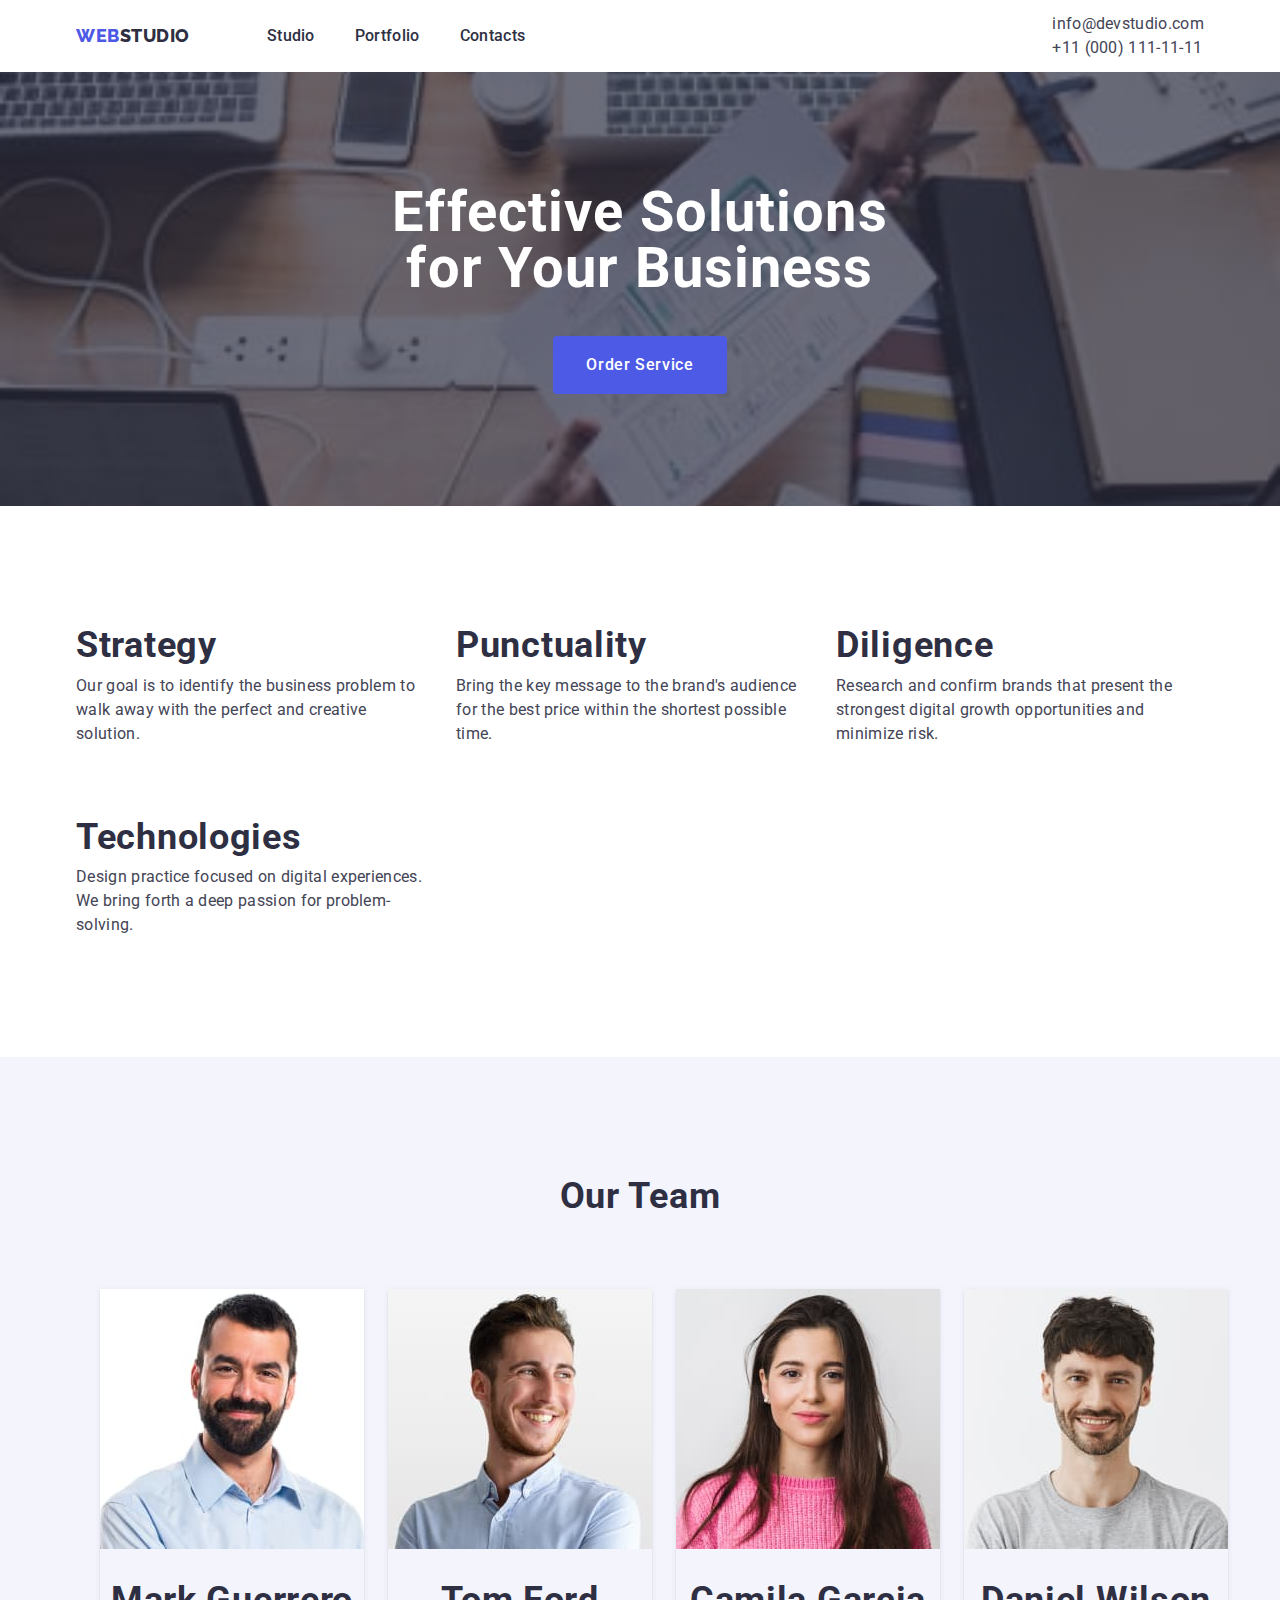
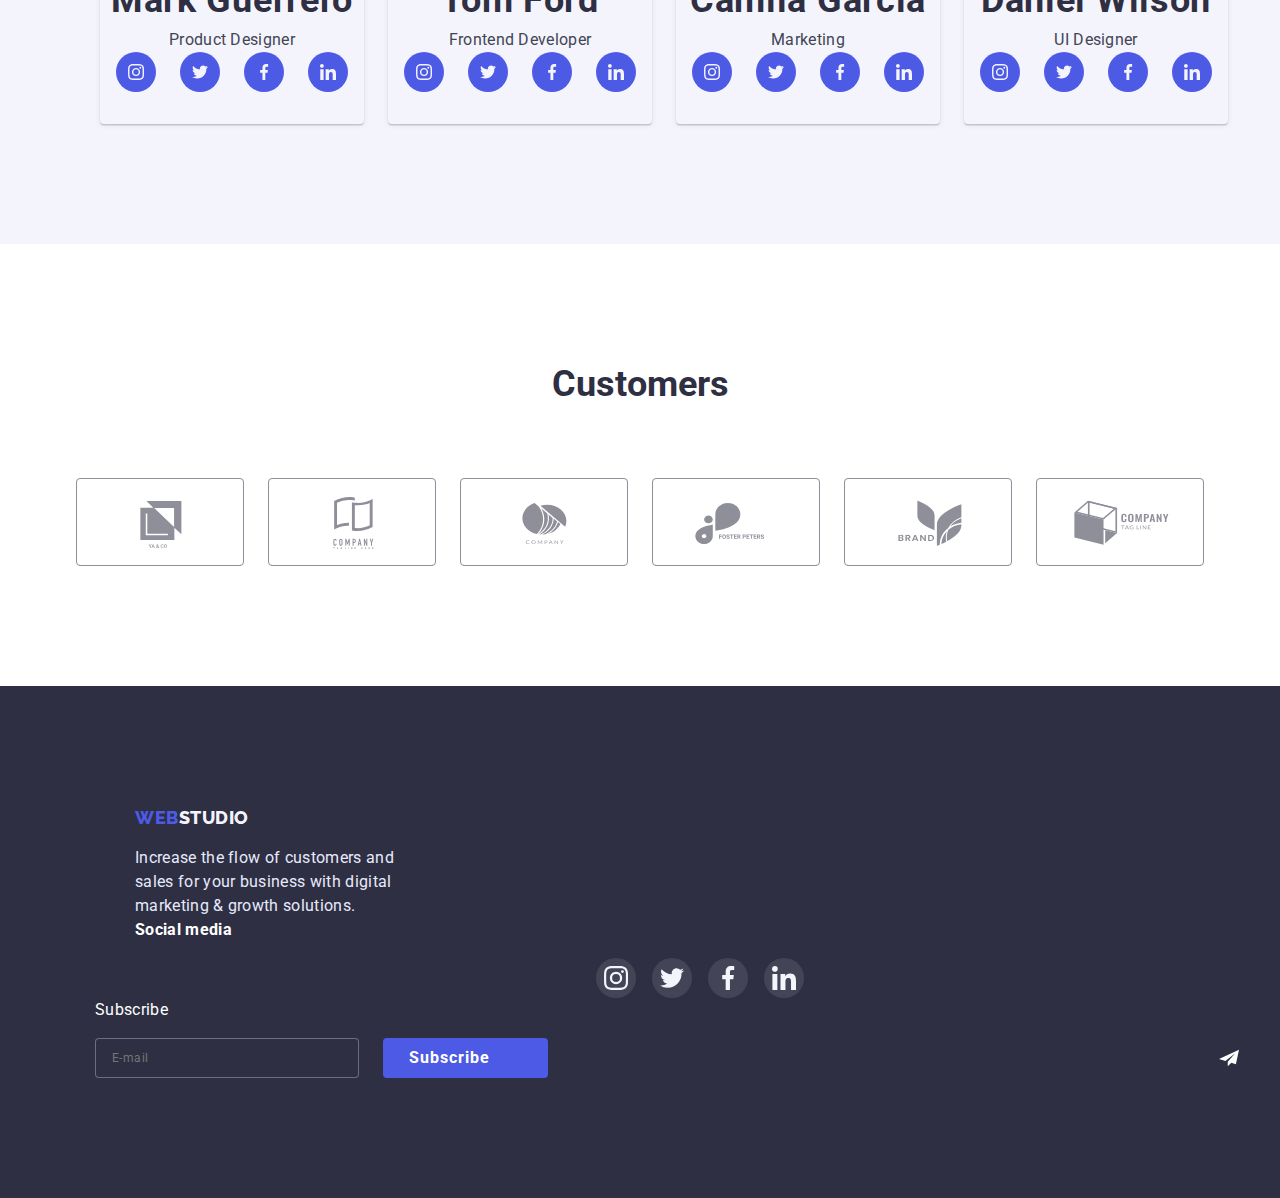
==== commit 340a7483: "required" ====
--- a/index.html
+++ b/index.html
@@ -33,8 +33,8 @@
             </div> 
             <div class="mobile-menu " data-menu>
                 <div class="container mobile-menu-container">
-                    <button class="mobile-menu-close-botton " data-menu-close>
-                        <svg class="mobile-menu-close-icon">
+                    <button class="mobile-menu-close-botton" data-menu-close>
+                        <svg class="mobile-menu-close-icon" >
                             <use href="./images/iconss.svg#icon-close-model"></use>
                         </svg>
                     </button>
--- a/css/styles.css
+++ b/css/styles.css
@@ -44,29 +44,205 @@
 }
 
 .container {
-    padding-left: 16px;
-    padding-right: 16px; 
-    
-}
-
-@media screen and (min-width: 428px) { 
+    
+    padding-left: 15px;
+    padding-right: 15px; 
+    
+}
+
+.header {
+    position: relative;
+    display: flex;
+    padding-top: 24px;
+    padding-bottom: 24px;
+}
+
+.section-header {
+    width: 100%;
+    box-shadow: 0px 2px 1px rgba(46, 47, 66, 0.08), 0px 1px 1px rgba(46, 47, 66, 0.16), 0px 1px 6px rgba(46, 47, 66, 0.08);
+    padding: 0;
+
+}
+
+.color-web {
+    
+    font-family: "Raleway", sans-serif;
+    font-weight: 800;
+    font-size: 18px;
+    line-height: 1.33;
+    color: var(--accent-color);
+    letter-spacing: 0.03em;
+    text-transform: uppercase;
+}
+
+
+.color-studio {
+    font-family: "Raleway", sans-serif;
+    font-weight: 800;
+    font-size: 18px;
+    line-height: 1.33;
+    color: var(--title-text-color);
+    
+    align-items: center;
+    letter-spacing: 0.03em;
+    text-transform: uppercase;
+}
+
+
+
+.style-nev .link:hover,
+.style-nev .link:focus {
+    color: var(--accent-color)  
+}
+
+.auth-nev .link:hover,
+.auth-nev .link:focus {
+    color: var(--accent-color);
+}
+
+.style-nev .link {
+    transition: color 250ms cubic-bezier(0.4, 0, 0.2, 1), background-color 250ms cubic-bezier(0.4, 0, 0.2, 1)
+}
+
+.auth-nev .link {
+    transition: color 250ms cubic-bezier(0.4, 0, 0.2, 1);
+}
+
+.style-nev {
+    display: flex;
+    
+    margin-left: 77px;
+    
+}
+
+.style-nev .copy {
+    position: relative;
+    margin-left: 40px; 
+} 
+
+.style-nev .copy:first-child {
+    margin-left: 0;
+
+}
+
+.auth-nev {
+    display: flex;
+    margin-left: auto;
+    
+}
+
+
+.auth-nev .copy {
+    margin-left: 40px;
+}
+
+.auth-nev .copy:first-child {
+    margin-left: 0;
+}
+
+.style-nev .item {
+    display: block;
+    padding-top: 24px;
+    padding-bottom: 24px;
+    font-weight: 500;
+    font-size: 16px;
+    line-height: 1.5;
+    color: var(--primary-text-color);
+    letter-spacing: 0.02em;
+   
+}
+
+
+.link .item:hover::after {
+    display: block;
+    position: absolute;
+    content: "";
+    background-size: contain;
+    background-repeat: no-repeat;
+    background-position: center;
+    justify-content: center;
+    align-items: center;
+    width: 100%;
+    height: 4px;
+    bottom: 0;
+    
+    background-color: var(--accent-color);
+    border-radius: 2px;
+}
+
+.auth-nev .address {
+    display: block;
+    padding-top: 24px;
+    padding-bottom: 24px;
+    line-height: 1.5;
+    color: var(--text-color);
+    letter-spacing: 0.02em;
+    
+} 
+
+
+@media screen and (min-width: 480px) { 
     .container {
         width: 428px; 
         margin-right: auto;
         margin-left: auto;
     }  
+
+    .holder {
+        width: 480px;
+    }
+
+
 }
 
 
 @media screen and (min-width: 768px) { 
     .container {
         width: 768px;
-    }
+        
+        align-items: center;
+    }
+
+    .mobile-menu-open {
+        display: none;
+    }
+
+    .header {
+        display: flex;
+        padding-top: 0;
+        padding-bottom: 0;
+    }
+
+    .auth-nev {
+        display: block;
+        margin-right: 0;
+    }
+
+    .auth-nev .copy {
+        margin-left: 0;
+    }
+
+    .auth-nev .address {
+        padding-top: 0;
+        padding-bottom: 0;
+    }
+
+    
 }
 
 @media screen and (min-width: 1200px) { 
     .container {
         width: 1158px;
+        
+    }
+
+    .mobile-menu-open {
+        display: none;
+    }
+
+    .header {
+        padding-top: 0;
+        padding-bottom: 0;
     }
 }
 
@@ -83,14 +259,8 @@
 }
 
 
-.header {
-    position: relative;
-    display: flex;
-    justify-content: space-between;
-    align-items: center;
-    padding-top: 24px;
-    padding-bottom: 24px;
-}
+
+
 
 .mobile-menu-open {
     position: absolute;
@@ -99,7 +269,9 @@
     border: none;
     padding: 0;
    line-height: 0;
-   fill: rgba(46. 47, 66, 1)
+   margin-left: auto;
+   
+   
 }
 
 .mobile-menu-open-icon {
@@ -109,6 +281,8 @@
   stroke-width: 0;
   stroke: currentColor;
   fill: currentColor;
+  width: 32px;
+  height: 22px;
 }
 
 .mobile-menu {
@@ -261,137 +435,6 @@
 }
 
 
-.color-web {
-    
-    font-family: "Raleway", sans-serif;
-    font-weight: 800;
-    font-size: 18px;
-    line-height: 1.33;
-    color: var(--accent-color);
-    letter-spacing: 0.03em;
-    text-transform: uppercase;
-}
-
-
-.color-studio {
-    font-family: "Raleway", sans-serif;
-    font-weight: 800;
-    font-size: 18px;
-    line-height: 1.33;
-    color: var(--title-text-color);
-    
-    align-items: center;
-    letter-spacing: 0.03em;
-    text-transform: uppercase;
-}
-
-
-
-
-
-/*
-.style-nev .link:hover,
-.style-nev .link:focus {
-    color: var(--accent-color)  
-}
-
-.auth-nev .link:hover,
-.auth-nev .link:focus {
-    color: var(--accent-color);
-}
-
-.style-nev .link {
-    transition: color 250ms cubic-bezier(0.4, 0, 0.2, 1), background-color 250ms cubic-bezier(0.4, 0, 0.2, 1)
-}
-
-.auth-nev .link {
-    transition: color 250ms cubic-bezier(0.4, 0, 0.2, 1);
-}
-
-.style-nev {
-    display: flex;
-    
-    margin-left: 77px;
-    
-}
-
-.style-nev .copy {
-    position: relative;
-    margin-left: 40px; 
-} 
-
-.style-nev .copy:first-child {
-    margin-left: 0;
-
-}
-
-.auth-nev {
-    display: flex;
-    margin-left: auto;
-    
-}
-
-.section-header {
-    box-shadow: 0px 2px 1px rgba(46, 47, 66, 0.08), 0px 1px 1px rgba(46, 47, 66, 0.16), 0px 1px 6px rgba(46, 47, 66, 0.08);
-
-}
-
-.header {
-    display: flex;
-    align-items: center;
-    justify-content: center;
-   
-}
-
-
-.auth-nev .copy {
-    margin-left: 40px;
-}
-
-.auth-nev .copy:first-child {
-    margin-left: 0;
-}
-
-.style-nev .item {
-    display: block;
-    padding-top: 24px;
-    padding-bottom: 24px;
-    font-weight: 500;
-    font-size: 16px;
-    line-height: 1.5;
-    color: var(--primary-text-color);
-    letter-spacing: 0.02em;
-   
-}
-
-
-
-.link .item:hover::after {
-    display: block;
-    position: absolute;
-    content: "";
-    background-size: contain;
-    background-repeat: no-repeat;
-    background-position: center;
-    justify-content: center;
-    align-items: center;
-    width: 100%;
-    height: 4px;
-    bottom: 0;
-    
-    background-color: var(--accent-color);
-    border-radius: 2px;
-}
-
-.auth-nev .address {
-    display: block;
-    padding-top: 24px;
-    padding-bottom: 24px;
-    line-height: 1.5;
-    color: var(--text-color);
-    letter-spacing: 0.02em;
-    
-} */
 
 
 
@@ -401,7 +444,7 @@
     
     text-align: center;
 
-    max-width: 1440px;
+    max-width: 1600px;
   
     margin-left: auto;
     margin-right: auto;
@@ -413,7 +456,7 @@
 }
 
 .hero-title {
-    
+    max-width: 496px;
     margin: auto;
     margin-top: 0;
     margin-bottom: 40px;
@@ -457,18 +500,19 @@
     .hero {
         padding-top: 112px;
         padding-bottom: 112px;
-        max-width: 480px;
         background-image: linear-gradient(rgba(46, 47, 66, 0.7), rgba(46, 47, 66, 0.7)), url(../images/hero-mobile.jpg);
         
     }
 
     .hero-title {
-        max-width: 318px;
-        margin-right: 55px;
-        margin-left: 55px;
+        max-width: 319px;
+        margin-right: auto;
+        margin-left: auto;
         margin-bottom: 72px;
         font-size: 36px;
         line-height: 1.1;
+        text-align: center;
+        text-transform: capitalize;
 
     }
 }
@@ -481,6 +525,20 @@
     }
 }
 
+@media screen and (min-width: 768px) {
+    .hero {
+        padding-top: 112px;
+        padding-bottom: 112px;
+        background-image: linear-gradient(rgba(46, 47, 66, 0.7), rgba(46, 47, 66, 0.7)), url(../images/hero-tablet.jpg);
+    }
+
+}
+
+@media screen and (min-width: 768px) and (min-device-pixel-ratio: 2), screen and (min-width: 768px) and (min-resolution: 192dpi), screen and (min-width: 768px) and (min-resolution: 2dppx) {
+    .hero {
+        background-image: linear-gradient(rgba(46, 47, 66, 0.7), rgba(46, 47, 66, 0.7)), url(../images/hero-tablet@2x.jpg);
+    }
+}
 
 .visually-hidden { 
     position: absolute; 
@@ -516,7 +574,7 @@
     line-height: 1.5;
     letter-spacing: 0.02em;
     margin-bottom: 11px;
-    
+    color: var(--text-color);
 }
 
 
@@ -548,11 +606,22 @@
     .section-text {
         margin-bottom: 0;
     }
+}
+
+@media screen and (min-width: 768px) {
+    .section-subtitle {
+        font-size: 36px;
+        line-height: 1.1;
+        margin-bottom: 8px;
+    }
+
+    .section-text {
+        margin-bottom: 0;
+    }
 
 }
 
 /*
-
 .section.no-padding {
     padding-top: 0;
 }
@@ -597,6 +666,34 @@
 .item-list:nth-child(4)::before {
     background-image: url(../images/Icon\ 4.svg);
 }*/
+
+@media screen and (max-width: 767px) {
+    .item-list::before {
+        display: none;
+    }
+}
+    
+
+@media screen and (min-width: 768px) {
+    .item-list::before {
+        display: none;
+    }
+
+    .feature-lisl {
+        display: flex;
+        flex-wrap: wrap;
+        grid-row: 72px;
+       
+        gap: 72px;
+        column-gap: 24px;
+        margin: 0;
+        padding: 0;  
+    }
+
+    .feature-lisl .item-list {
+        width: 356px;  
+    }
+}
 
 .section-team {
     padding-top: 120px;
@@ -637,7 +734,9 @@
 
 .team-list {
     display: flex;
-    justify-content: center;
+    justify-content: space-between;
+    padding-left: 16px;
+    padding-right: 16px;
     gap: 24px;
 }
 
@@ -663,14 +762,16 @@
     }
 
     .team {
-        display: block;
+        flex-wrap: wrap;
         justify-content: center;
+        align-items: center;
+        grid-row: 72px;
         padding-left: 82px;
         padding-right: 82px;
     }
 
     .title {
-        
+        margin-left: 0;
         margin-bottom: 72px;
         
 
@@ -873,6 +974,7 @@
     background-color: var(--title-text-color);
 }
 
+/*
 .container-footer {
     display: flex;
     margin-right: auto;
@@ -880,6 +982,11 @@
     width: 1158px;
     padding-left: 15px;
     padding-right: 15px; 
+}*/
+
+.container-footer {
+    padding-left: 15px;
+    padding-right: 15px;
 }
 
 .container-end {
@@ -989,6 +1096,7 @@
     letter-spacing: 0.06em;
 }
 
+
 .footer-icon {
     display: block;
     position: absolute;
@@ -1005,10 +1113,6 @@
 
 }
 
-@media screen and (min-width: 480px) {
-    
-    
-}
 
 @media screen and (max-width: 767px) {
     .footer {
@@ -1018,37 +1122,39 @@
         padding-bottom: 96px;
     }
 
-    .container-footer {
-        display: block;
-        width: 480px;
-    }
+   
 
     .container-end {
-        display: block;
-        margin-left: 80px;
-        margin-right: 80px;
+        display: flex;
+        flex-direction: column;
+        align-items: center;
+        text-align: start;
+        margin-left: auto;
+        margin-right: auto;
         margin-bottom: 72px;
     }
 
     .conteiner-email {
-        margin-left: 0;
+        margin-left: auto;
+        margin-right: auto;
+        display: flex;
+        flex-direction: column;
+        align-items: center;
     }
 
     
     .footer-form {
         display: block;
-        gap: 0; 
+        
     }
 
     .footer-email {
+        margin-bottom: 16px;
         width: 396px;
-        margin-bottom: 16px;
-        margin-left: auto;
-        margin-right: auto;
+    
     }
 
     .footer-button {
-        display: block;
         margin-left: auto;
         margin-right: auto;
     }
@@ -1061,6 +1167,11 @@
     .footer-text {
         display: block;
         text-align: center;
+    }
+
+    .footer-icon {
+        top: 80%;
+        right: 135px;
     }
    
 }
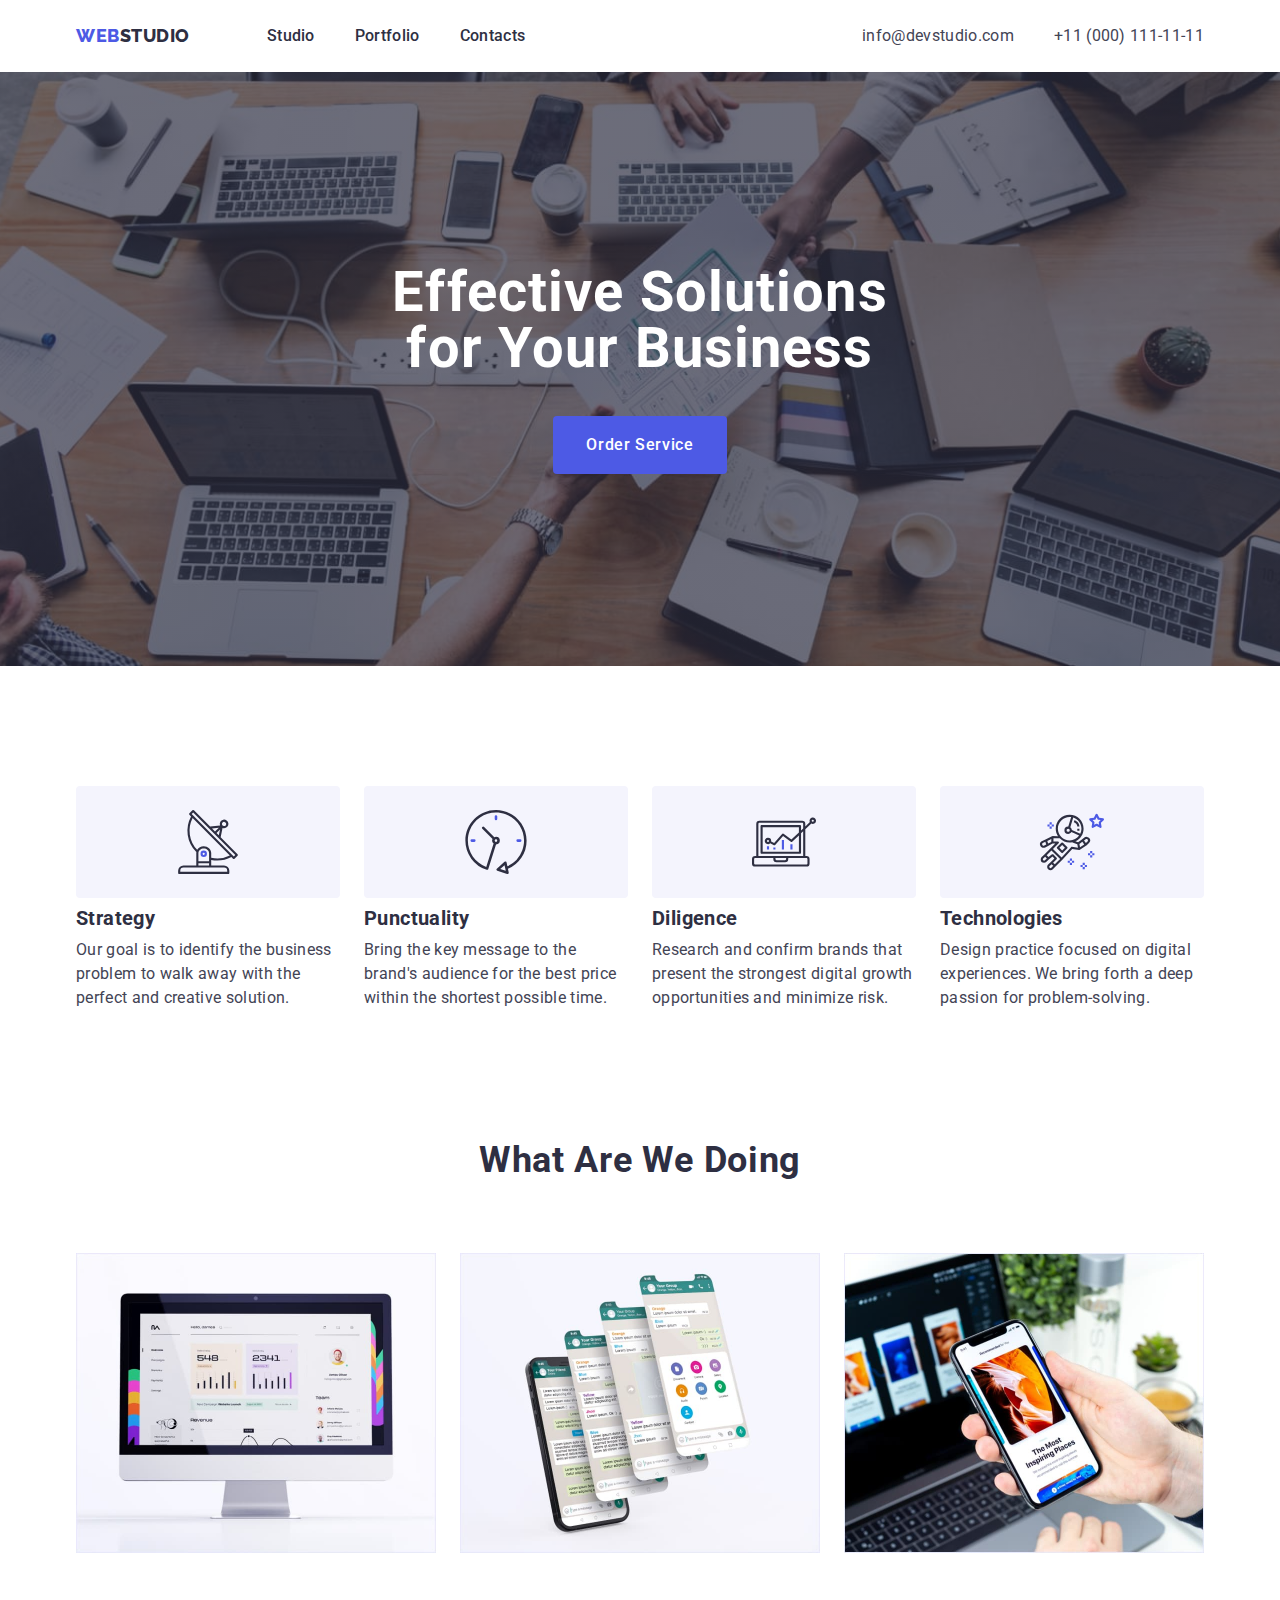
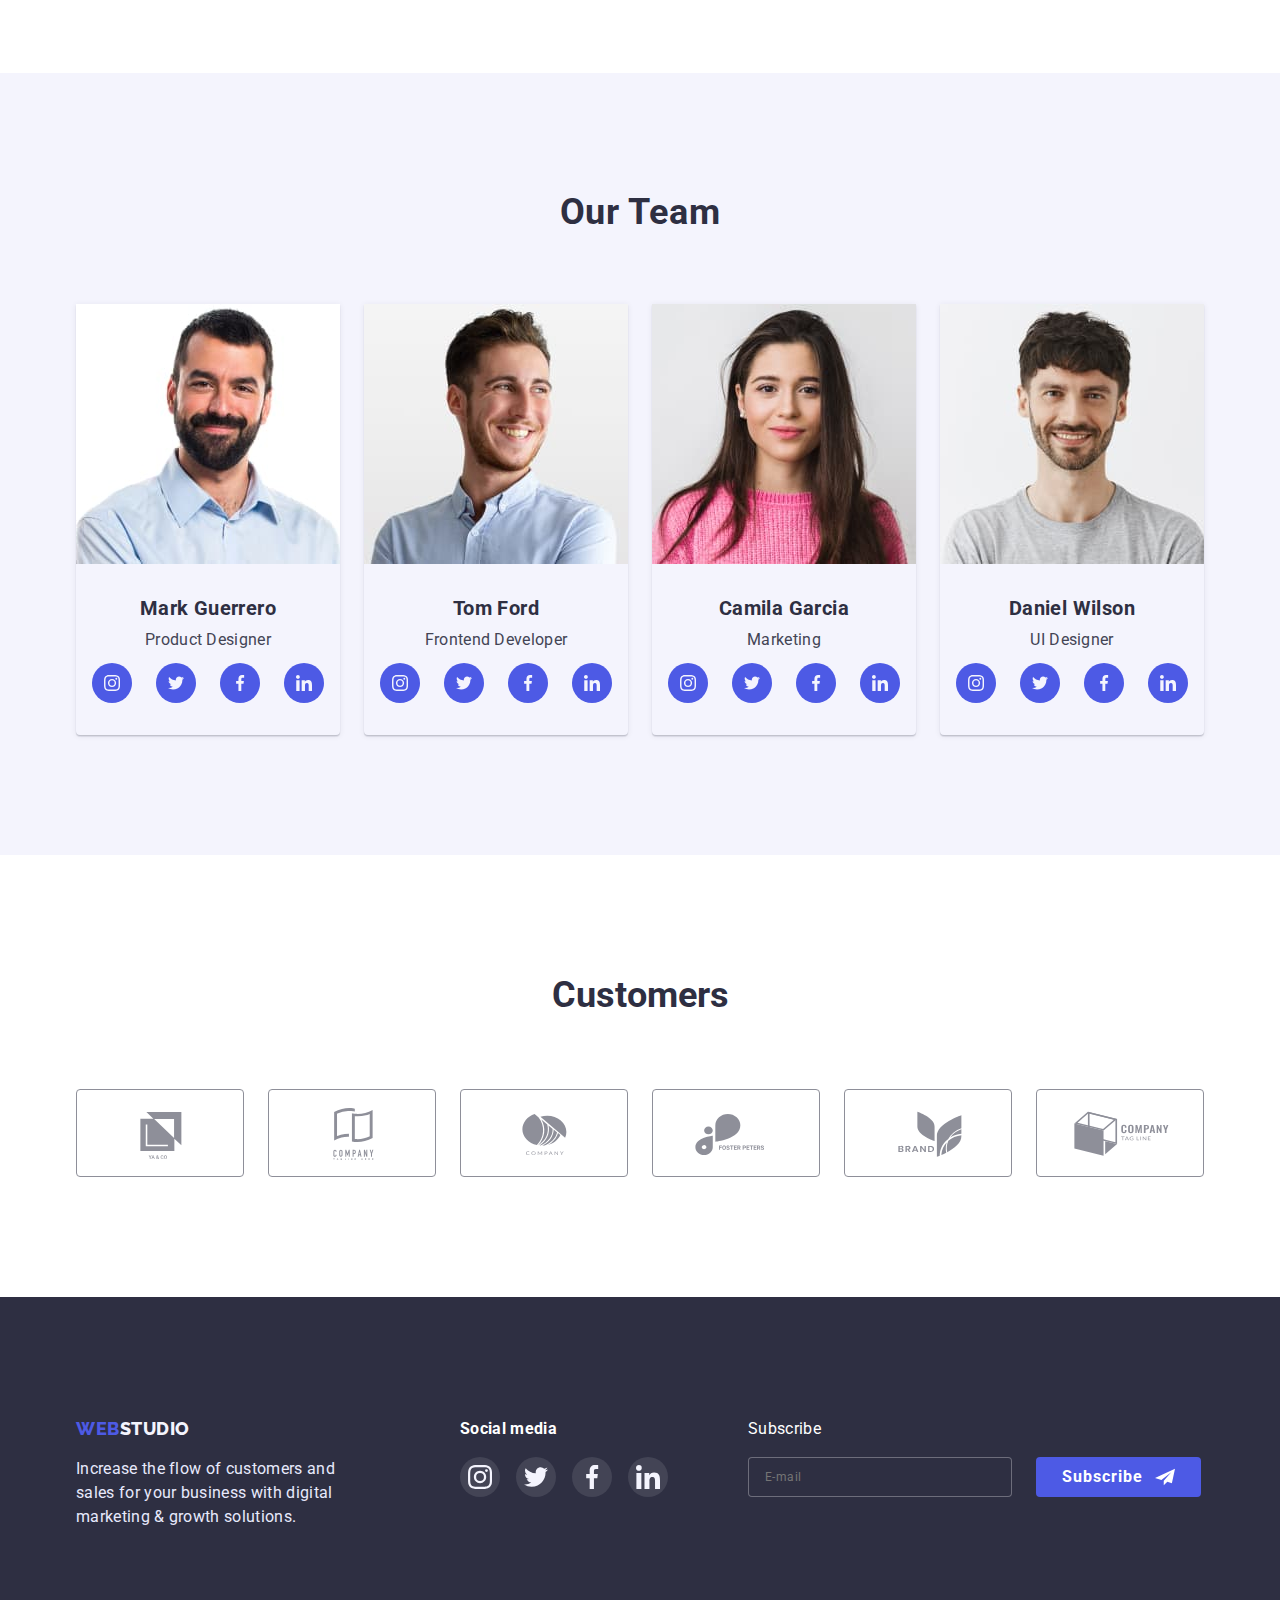
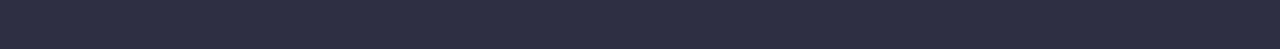
==== commit 73fa55b2: "required" ====
--- a/index.html
+++ b/index.html
@@ -117,32 +117,59 @@
                 </div>
             </section> 
         
-        <!-- 
+         
             <section class="section  no-padding">
                 <div class="container gadgets"> 
                     <h2 class="section-title">What are we doing</h2>
                  
                     <ul class="mobile">
                         <li class="pic">
-                            <img src="./images/comp.jpg" alt="компьютер" width="360" >
+                            <picture>
+                                <source media="(min-width: 1158px)" 
+                                srcset="./images/comp (1).jpg 1x, ./images/comp@2x.jpg 2x">
+                
+                                <img src="./images/comp.jpg" alt="компьютер" width="360" >
+                            </picture>
                         </li>
                         <li class="pic">
-                            <img src="./images/screen.jpg" alt="экран телефона" width="360" >
+                            <picture>
+                                <source media="(min-width: 1158px)" 
+                                srcset="./images/screen (1).jpg 1x, ./images/screen@2x.jpg 2x">
+
+                                <img src="./images/screen.jpg" alt="экран телефона" width="360" >
+                            </picture>
                         </li>
                         <li class="pic">
-                            <img src="./images/phone.jpg" alt="телефон" width="360" >
+                            <picture>
+                                <source media="(min-width: 1158px)" 
+                                srcset="./images/phone (1).jpg 1x, ./images/phone@2x.jpg 2x">
+
+                                <img src="./images/phone.jpg" alt="телефон" width="360" >
+                            </picture>
                         </li>
                     </ul>
                 </div>
             </section>
-        -->
+        
          
             <section class="section-team">
                  <div class="container">
                     <h2 class="section-title">Our Team</h2>
                     <ul class="team">
                         <li class="title">
-                            <img srcset="./images/team-mobile-1.jpg 1x, ./images/team-mobile-1@2x.jpg 2x" src="./images/man1.jpg" alt="Mark Guerrero" width="264">
+                            <picture>
+                                <source media="(min-width: 1158px)" 
+                                srcset="./images/team-disktop-1.jpg 1x, ./images/team-disktop-1@2x.jpg 2x">
+                
+                                <source media="(min-width: 768px)" 
+                                srcset="./images/team-tablet-1.jpg 1x, ./images/team-tablet-1@2x.jpg 2x">
+                
+                
+                                <source media="(min-width: 320px)"
+                                  srcset="./images/team-mobile-1.jpg 1x, ./images/team-mobile-1@2x.jpg 2x">
+                
+                                <img src="./images/man1.jpg" alt="Mark Guerrero" width="264">
+                            </picture>
                             <div class="title-team">
                                 <h3 class="section-subtitle subtitle-text">Mark Guerrero</h3>
                                 <p class="section-text">Product Designer</p>
@@ -180,7 +207,19 @@
                             </div>
                         </li>
                         <li class="title">
-                            <img srcset="./images/team-mobile-2.jpg 1x, ./images/team-mobile-2@2x.jpg 2x" src="./images/man2.jpg" alt="Tom Ford" width="264">
+                            <picture>
+                                <source media="(min-width: 1158px)" 
+                                srcset="./images/team-disktop-2.jpg 1x, ./images/team-disktop-2@2x.jpg 2x">
+                
+                                <source media="(min-width: 768px)" 
+                                srcset="./images/team-tablet-2.jpg 1x, ./images/team-tablet-2@2x.jpg 2x">
+                
+                
+                                <source media="(min-width: 320px)"
+                                  srcset="./images/team-mobile-2.jpg 1x, ./images/team-mobile-2@2x.jpg 2x">
+
+                                <img src="./images/man2.jpg" alt="Tom Ford" width="264">
+                            </picture>
                             <div class="title-team">
                                 <h3 class="section-subtitle subtitle-text">Tom Ford</h3>
                                 <p class="section-text">Frontend Developer</p>
@@ -218,7 +257,19 @@
                             </div>
                         </li>
                         <li class="title">
-                            <img  srcset="./images/team-mobile-3.jpg 1x, ./images/team-mobile-3@2x.jpg 2x"src="./images/woman.jpg" alt="Camila Garcia" width="264">
+                            <picture>
+                                <source media="(min-width: 1158px)" 
+                                srcset="./images/team-disktop-3.jpg 1x, ./images/team-disktop-3@2x.jpg 2x">
+                
+                                <source media="(min-width: 768px)" 
+                                srcset="./images/team-tablet-3.jpg 1x, ./images/team-tablet-3@2x.jpg 2x">
+                
+                
+                                <source media="(min-width: 320px)"
+                                  srcset="./images/team-mobile-3.jpg 1x, ./images/team-mobile-3@2x.jpg 2x">
+
+                                <img src="./images/woman.jpg" alt="Camila Garcia" width="264">
+                            </picture>
                             <div class="title-team">
                                 <h3 class="section-subtitle subtitle-text">Camila Garcia</h3>
                                 <p class="section-text">Marketing</p>
@@ -256,7 +307,19 @@
                             </div>
                         </li>
                         <li class="title">
-                            <img srcset="./images/team-mobile-4.jpg 1x, ./images/team-mobile-4@2x.jpg 2x" src="./images/man3.jpg" alt="Daniel Wilson" width="264">
+                            <picture>
+                                <source media="(min-width: 1158px)" 
+                                srcset="./images/team-disktop-4.jpg 1x, ./images/team-disktop-4@2x.jpg 2x">
+                
+                                <source media="(min-width: 768px)" 
+                                srcset="./images/team-tablet-4.jpg 1x, ./images/team-tablet-4@2x.jpg 2x">
+                
+                
+                                <source media="(min-width: 320px)"
+                                  srcset="./images/team-mobile-4.jpg 1x, ./images/team-mobile-4@2x.jpg 2x">
+
+                                <img src="./images/man3.jpg" alt="Daniel Wilson" width="264">
+                            </picture>
                             <div class="title-team">
                                 <h3 class="section-subtitle subtitle-text">Daniel Wilson</h3>
                                 <p class="section-text">UI Designer</p>
--- a/css/styles.css
+++ b/css/styles.css
@@ -207,6 +207,10 @@
         display: none;
     }
 
+    
+}
+
+@media screen and (min-width: 768px) and (max-width: 1157px) {
     .header {
         display: flex;
         padding-top: 0;
@@ -227,13 +231,11 @@
         padding-bottom: 0;
     }
 
-    
-}
-
-@media screen and (min-width: 1200px) { 
+}
+
+@media screen and (min-width: 1158px) { 
     .container {
         width: 1158px;
-        
     }
 
     .mobile-menu-open {
@@ -540,6 +542,21 @@
     }
 }
 
+@media screen and (min-width: 1158px) {
+    .hero {
+        padding-top: 192px;
+        padding-bottom: 192px;
+        background-image: linear-gradient(rgba(46, 47, 66, 0.7), rgba(46, 47, 66, 0.7)), url(../images/hero-disktop.jpg);
+
+    }
+}
+
+@media screen and (min-width: 1158px) and (min-device-pixel-ratio: 2), screen and (min-width: 1158px) and (min-resolution: 192dpi), screen and (min-width: 1158px) and (min-resolution: 2dppx) {
+    .hero {
+        background-image: linear-gradient (rgba(46, 47, 66, 0.7), rgba(46, 47, 66, 0.7)), url(../images/hero-disktop@2x.jpg)
+    }
+}
+
 .visually-hidden { 
     position: absolute; 
     white-space: nowrap; 
@@ -585,8 +602,7 @@
     }
 
     .feature-lisl {
-        display: block;
-        
+        flex-wrap: wrap;  
     }
 
     .section-subtitle {
@@ -606,9 +622,14 @@
     .section-text {
         margin-bottom: 0;
     }
-}
-
-@media screen and (min-width: 768px) {
+
+    .section.no-padding {
+        padding: 0;
+    }
+}
+
+
+@media screen and (min-width: 768px) and (max-width: 1140px) {
     .section-subtitle {
         font-size: 36px;
         line-height: 1.1;
@@ -616,12 +637,11 @@
     }
 
     .section-text {
-        margin-bottom: 0;
-    }
-
-}
-
-/*
+        margin-bottom: 8px;
+    }
+}
+
+
 .section.no-padding {
     padding-top: 0;
 }
@@ -631,15 +651,7 @@
     text-align: start
 }
 
-.feature-lisl .item-list {
-    width: 264px;
-    margin-left: 24px;
-    
-}
-
-.feature-lisl .item-list:first-child {
-    margin-left: 0;
-} 
+
 
 .item-list::before {
     display: block;
@@ -665,7 +677,8 @@
 
 .item-list:nth-child(4)::before {
     background-image: url(../images/Icon\ 4.svg);
-}*/
+}
+
 
 @media screen and (max-width: 767px) {
     .item-list::before {
@@ -674,7 +687,7 @@
 }
     
 
-@media screen and (min-width: 768px) {
+@media screen and (min-width: 768px) and (max-width: 1140px) {
     .item-list::before {
         display: none;
     }
@@ -692,8 +705,27 @@
 
     .feature-lisl .item-list {
         width: 356px;  
-    }
-}
+        margin-left: 0;
+    }
+
+    .section.no-padding {
+        padding: 0;
+    }
+
+}
+
+@media screen and (min-width: 1156px) {
+    .feature-lisl .item-list {
+        width: 264px;
+        margin-left: 24px;
+        
+    }
+    
+    .feature-lisl .item-list:first-child {
+        margin-left: 0;
+    } 
+}
+
 
 .section-team {
     padding-top: 120px;
@@ -793,26 +825,53 @@
 
 }
 
-
+@media screen and (max-width: 1157px) {
+    .team {
+        flex-wrap: wrap;
+        justify-content: center;
+        align-items: center;
+        grid-gap: 72px;
+    }
+
+    .gadgets {
+        display: none;
+    }
+}
 /*
-
-
 .headline-text {
     font-size: 16px;
     line-height: 1.5;
     color: var(--text-color);
     letter-spacing: 0.02em;
-}
-
-.mobile {
-    display: flex;
-    align-items: center;
-     
-}
-
-
-.btn {
-   
+}*/
+
+@media screen and (min-width: 1158px) {
+    .mobile {
+       display: flex;
+       align-items: center;     
+    }
+
+    .container .gadgets {
+        align-items: center;
+    }
+    
+    .big {
+        
+        margin-top: 0;
+        margin-bottom: 72 px;
+    }
+    
+    .pic {
+        display: flex;
+        margin-left: 24px;
+        background-color: var(--hero-color);
+    }
+    
+    .pic:first-child {
+        margin-left: 0;
+    }
+
+/*.btn {
     cursor: pointer;
     border-radius: 4px;
     padding: 12px 24px;
@@ -841,46 +900,13 @@
    
     padding-top: 96px;
     padding-bottom: 120px;
-}
-
-.container .gadgets {
-    align-items: center;
-}
-
-.big {
-    
-    margin-top: 0;
-    margin-bottom: 72 px;
-}
-
-.pic {
-    display: flex;
-    margin-left: 24px;
-    background-color: var(--hero-color);
-}
-
-.pic:first-child {
-    margin-left: 0;
-}
-
-
-
-
-
+}*/
 
 
 
 .title:first-child {
     margin-left: 0;
 }
-
-
-
-
-
-
-
-
 
 .row {
     display: flex;
@@ -899,9 +925,6 @@
     row-gap: 48px
 
 }
-
-
-
 
 .subject {
     padding-top: 32px;
@@ -924,7 +947,7 @@
     display: block;
     box-shadow: 0px 1px 6px rgba(46, 47, 66, 0.08), 0px 1px 1px rgba(46, 47, 66, 0.16), 0px 2px 1px rgba(46, 47, 66, 0.08);
 }
-*/
+}
 
 .servise {
     font-weight: 700;
@@ -968,6 +991,14 @@
 
 }
 
+@media screen and (min-width: 768px) and (max-width: 1157px) {
+    .client-list  {
+        column-gap: 24px;
+        grid-row-gap: 72px;
+        flex-wrap: wrap;
+    }
+}
+
 .footer {
     padding-top: 120px;
     padding-bottom: 120px;
@@ -991,6 +1022,10 @@
 
 .container-end {
     margin-left: 120px;
+}
+
+.container-end:first-child {
+    margin-left: 0;
 }
 
 .white-studio {
@@ -1116,10 +1151,7 @@
 
 @media screen and (max-width: 767px) {
     .footer {
-        display: block;
-        text-align: center;
-        padding-top: 96px;
-        padding-bottom: 96px;
+        padding: 96px 0px;
     }
 
    
@@ -1134,6 +1166,7 @@
         margin-bottom: 72px;
     }
 
+
     .conteiner-email {
         margin-left: auto;
         margin-right: auto;
@@ -1144,13 +1177,12 @@
 
     
     .footer-form {
-        display: block;
+        display: block
         
     }
 
     .footer-email {
         margin-bottom: 16px;
-        width: 396px;
     
     }
 
@@ -1171,20 +1203,53 @@
 
     .footer-icon {
         top: 80%;
-        right: 135px;
+        right: 70px;
     }
    
 }
 
+@media screen and (max-width: 443px) {
+    footer-email: width: 100%;
+}
+
+@media screen and (min-width: 768px) and (max-width: 1157px) {
+    .container-footer {
+        width: 565px;
+        display: flex;
+        flex-wrap: wrap;
+        align-items: flex-start;
+        margin-left: auto;
+        margin-right: auto;
+    }
+
+    .container-end {
+        margin-left: 24px; 
+        margin-bottom: 72px;
+    }
+
+    .container-end:first-child {
+        margin-left: 0;
+    }
+
+    .conteiner-email {
+        margin-left: 0;
+    }
+}
+
+@media screen and (min-width: 1158px) {
+    .container-footer {
+        display: flex;
+        margin-right: auto;
+        margin-left: auto;
+        width: 1158px;
+        padding-left: 15px;
+        padding-right: 15px; 
+
+    
+
+}
+
 /*
-
-
-.container-end:first-child {
-    margin-left: 0;
-}
-
-
-
 
 .portfolio-link-overley {
     position: relative;
@@ -1239,7 +1304,7 @@
     left: 50%;
     transform: translate(-50%, -50%);
     width: 408px;
-    height: 579px;
+    height: 584px;
     background-color: #FCFCFC;
     margin-top: 0;
     padding-top: 72px;
@@ -1454,15 +1519,6 @@
         height: 586px;
         padding-left: 16px;
         padding-right: 16px;
-        
-    }
-}
-
-
-
-
-
-
-
-    
-
+    }
+}
+
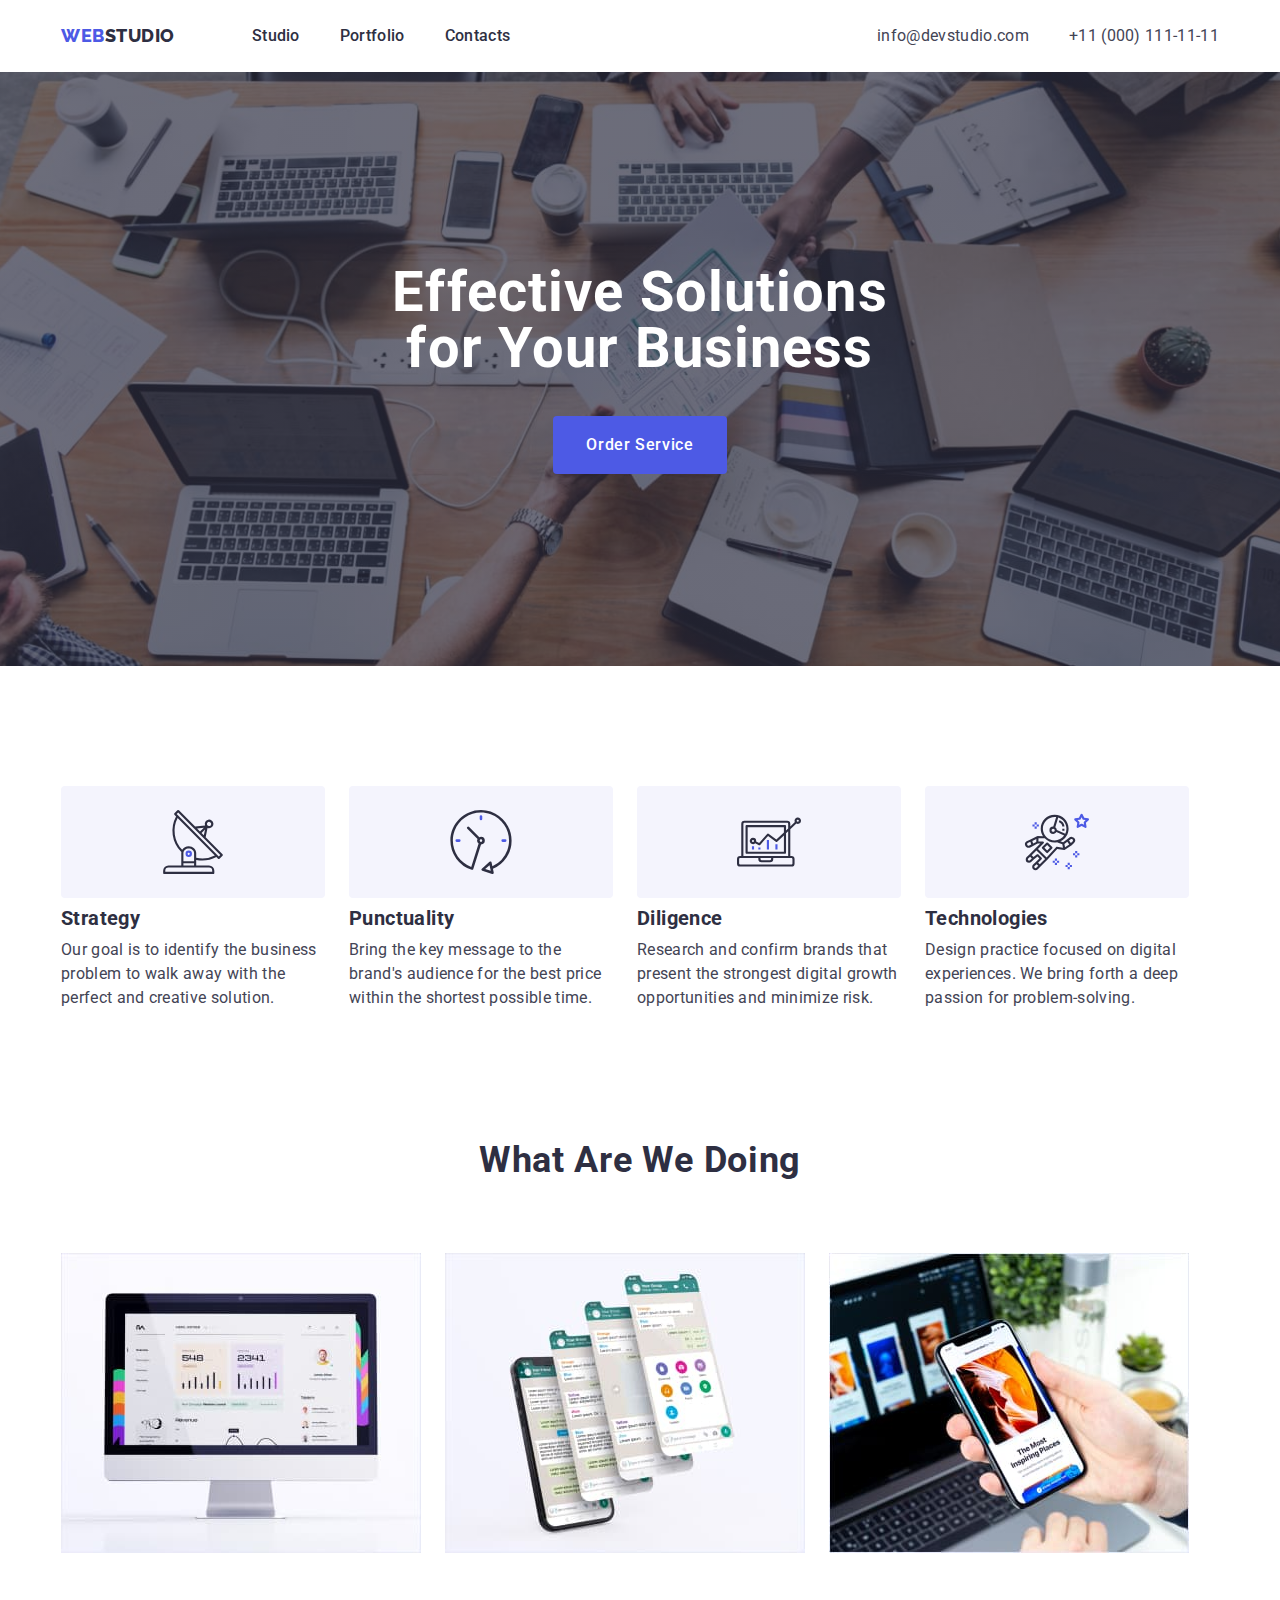
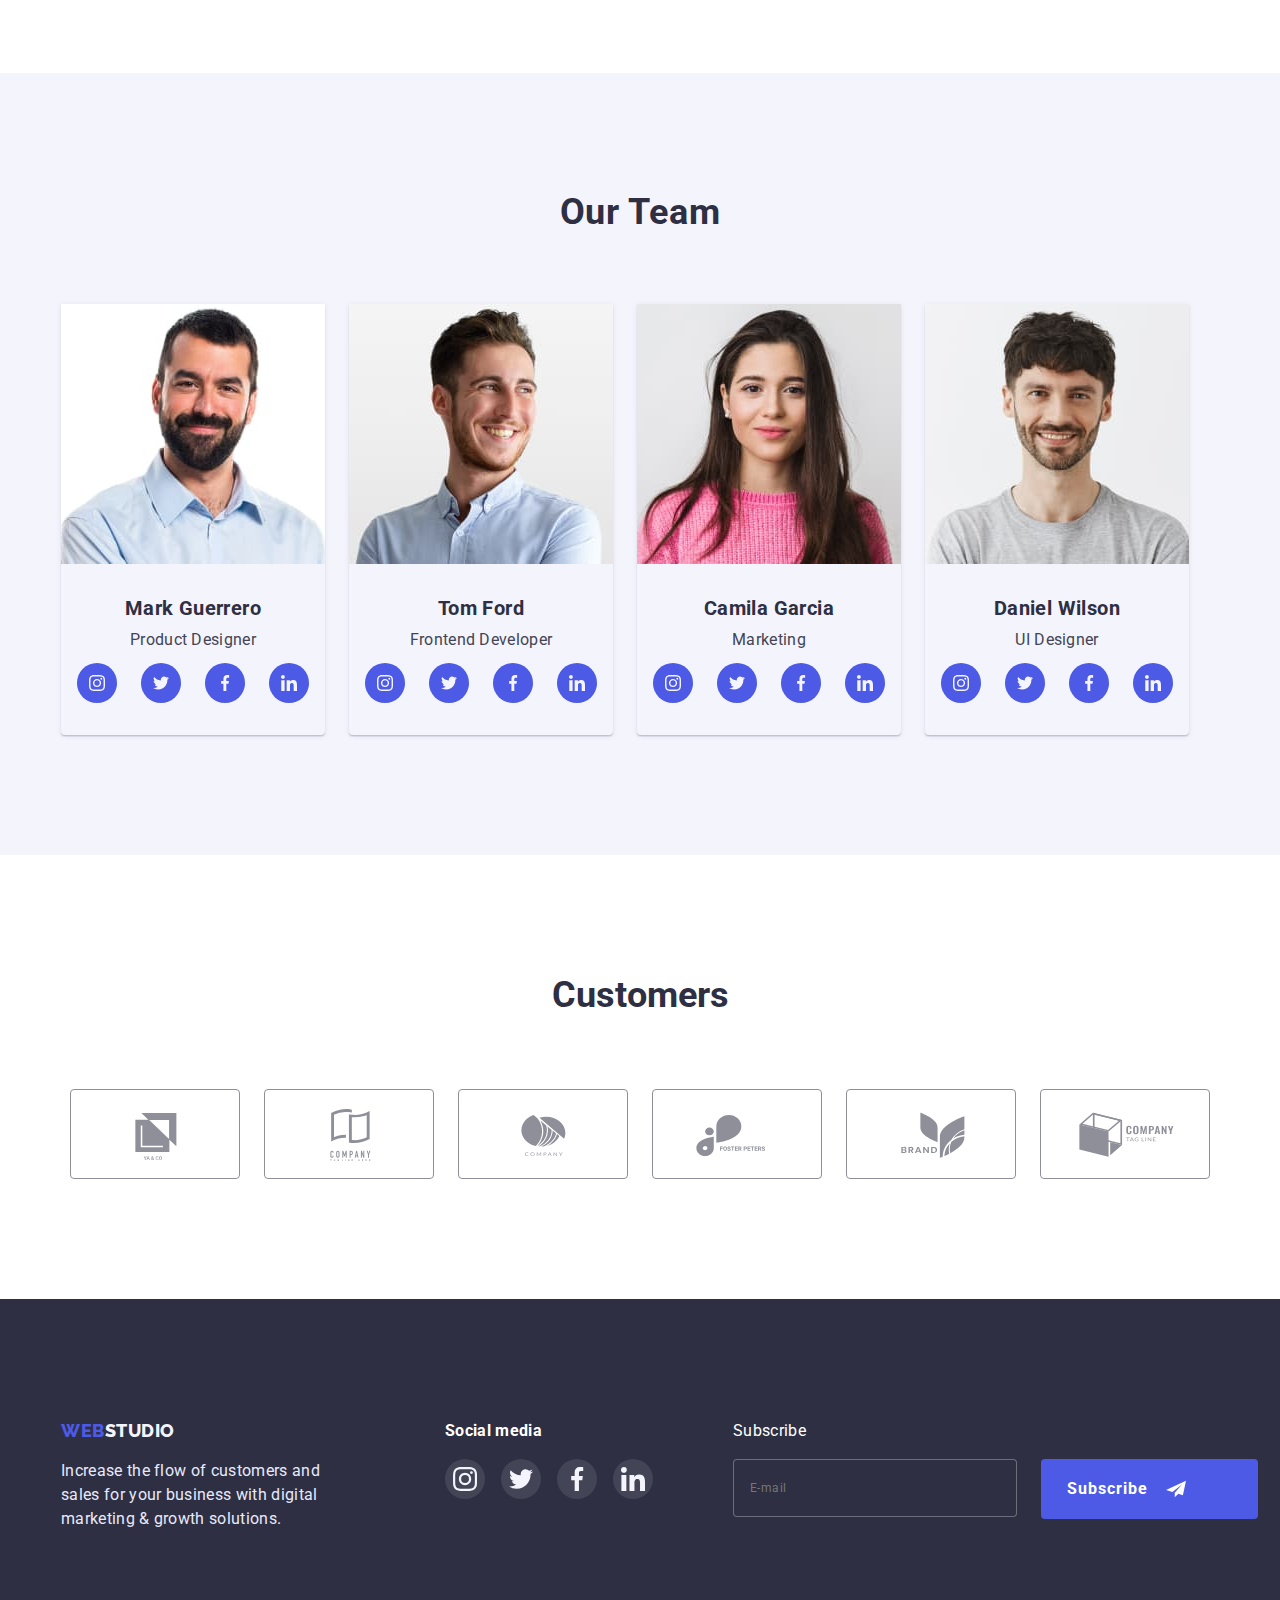
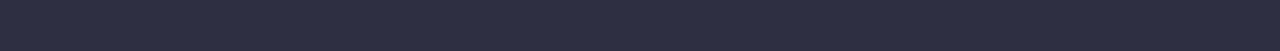
==== commit d66dc950: "required" ====
--- a/index.html
+++ b/index.html
@@ -50,28 +50,28 @@
                     <div class="mobile-menu-box">
                         <ul class="mobile-menu-box-list">
                             <li class="mobile-menu-box-link">
-                                <a href="" class="">
+                                <a href="" class="mobile-menu-pic">
                                     <svg class="mobile-menu-box-icon" width="24" height="24">
                                         <use href="./images/icons.svg#icon-instagram"></use>
                                     </svg>
                                 </a>
                             </li>
                             <li class="mobile-menu-box-link">
-                                <a href="" class="">
+                                <a href="" class="mobile-menu-pic">
                                     <svg class="mobile-menu-box-icon" width="24" height="24">
                                         <use href="./images/icons.svg#icon-twitter-1"></use>
                                     </svg>
                                 </a>
                             </li>
                             <li class="mobile-menu-box-link">
-                                <a href="" class="">
+                                <a href="" class="mobile-menu-pic">
                                     <svg class="mobile-menu-box-icon" width="24" height="24">
                                         <use href="./images/icons.svg#icon-facebook"></use>
                                     </svg>
                                 </a>
                             </li>
                             <li class="mobile-menu-box-link">
-                                <a href="" class="">
+                                <a href="" class="mobile-menu-pic">
                                     <svg class="mobile-menu-box-icon" width="24" height="24">
                                         <use href="./images/icons.svg#icon-linkedin"></use>
                                     </svg>
@@ -126,7 +126,7 @@
                         <li class="pic">
                             <picture>
                                 <source media="(min-width: 1158px)" 
-                                srcset="./images/comp (1).jpg 1x, ./images/comp@2x.jpg 2x">
+                                srcset="./images/comp-1.jpg 1x, ./images/comp@2x.jpg 2x">
                 
                                 <img src="./images/comp.jpg" alt="компьютер" width="360" >
                             </picture>
@@ -134,7 +134,7 @@
                         <li class="pic">
                             <picture>
                                 <source media="(min-width: 1158px)" 
-                                srcset="./images/screen (1).jpg 1x, ./images/screen@2x.jpg 2x">
+                                srcset="./images/screen-1.jpg 1x, ./images/screen@2x.jpg 2x">
 
                                 <img src="./images/screen.jpg" alt="экран телефона" width="360" >
                             </picture>
@@ -142,7 +142,7 @@
                         <li class="pic">
                             <picture>
                                 <source media="(min-width: 1158px)" 
-                                srcset="./images/phone (1).jpg 1x, ./images/phone@2x.jpg 2x">
+                                srcset="./images/phone-1.jpg 1x, ./images/phone@2x.jpg 2x">
 
                                 <img src="./images/phone.jpg" alt="телефон" width="360" >
                             </picture>
@@ -459,10 +459,11 @@
                         <p class="footer-text">Subscribe</p>
                         <form class="footer-form">
                             <input type="email" name="usser_email" class="footer-email"  placeholder="E-mail" required />
-                            <button type="submit" class="footer-button">Subscribe</button>
-                            <svg class="footer-icon" width="24" height="20">
-                            <use href="./images/iconss.svg#icon-Frame-3"></use>
-                            </svg>
+                            <button type="submit" class="footer-button">Subscribe
+                                <svg class="footer-icon" width="24" height="20">
+                                <use href="./images/iconss.svg#icon-Frame-3"></use>
+                                </svg>
+                            </button>
                     </form>
                     </div>
                 </div>      
--- a/css/styles.css
+++ b/css/styles.css
@@ -16,6 +16,12 @@
     background-color: var(--hero-color);
     color: var(--text-color);
     
+}
+
+*,
+*::before,
+*::after {
+  box-sizing: inherit;
 }
 
 img {
@@ -153,7 +159,7 @@
 }
 
 
-.link .item:hover::after {
+.link .item::after {
     display: block;
     position: absolute;
     content: "";
@@ -165,9 +171,18 @@
     width: 100%;
     height: 4px;
     bottom: 0;
-    
+    background-color: transparent;
+    border-radius: 2px;
+    
+}
+
+.link .item:hover::after,
+.link .item:focus::after {
     background-color: var(--accent-color);
-    border-radius: 2px;
+}
+
+.link .item:active::after {
+    background-color: var(--accent-color);
 }
 
 .auth-nev .address {
@@ -272,7 +287,6 @@
     padding: 0;
    line-height: 0;
    margin-left: auto;
-   
    
 }
 
@@ -298,6 +312,7 @@
     justify-content: space-between;
     margin-right: auto;
     margin-left: auto;
+    overflow-y: scroll;
     opacity: 0;
     visibility: hidden;
     pointer-events: none;
@@ -339,18 +354,15 @@
 
 
 .mobile-menu-list {
-   margin-bottom: 284px;
+    display: flex;
+    flex-direction: column;
+    align-items: flex-start;
+    gap: 40px;
+    margin-bottom: 284px;
    
 }
 
 
-.mobile-menu-link {
-    margin-bottom: 40px;  
-}
-
-.mobile-menu-link:last-child {
-    margin-bottom: 0;
-}
 
 .mobile-menu-list-link {
     font-family: "Roboto", sans-serif;
@@ -367,6 +379,10 @@
     color: var(--button-color)
 }
 
+.mobile-menu-list-link:active {
+    color: var(--button-color);
+}
+
 .mobile-menu-tel {
     font-family: "Roboto", sans-serif;
     font-weight: 500;
@@ -398,7 +414,11 @@
 }
 
 .mobile-menu-list-mail {
-    margin-bottom: 48px;
+    display: flex;
+    flex-direction: column;
+    align-items: flex-start;
+    gap: 40px
+    
 }
 
 .mobile-menu-box {
@@ -411,16 +431,17 @@
 
 .mobile-menu-box-list {
     display: flex;
-    justify-content: space-between;
-    align-items: center;
-    
-}
-
-.mobile-menu-box-link {
-    display: flex;
     justify-content: center;
     align-items: center;
-    margin-left: 56px;
+    gap: 56px;
+    margin-top: 48px;
+}
+
+.mobile-menu-box-link {
+    display: flex;
+    justify-content: center;
+    align-items: center;
+   
     width: 40px;
     height: 40px;
     border-radius: 50%;
@@ -428,6 +449,7 @@
     
 }
 
+
 .mobile-menu-box-link:first-child {
     margin-left: 0;
 }
@@ -437,7 +459,16 @@
 }
 
 
-
+@media screen and (max-width: 443px) {
+    .mobile-menu-tel {
+    font-size: 24px;
+    }
+
+    .mobile-menu-box-list {
+        gap: 24px;
+    }
+
+}
 
 
 .hero {
@@ -446,7 +477,7 @@
     
     text-align: center;
 
-    max-width: 1600px;
+    max-width: 1440px;
   
     margin-left: auto;
     margin-right: auto;
@@ -631,14 +662,16 @@
 
 @media screen and (min-width: 768px) and (max-width: 1140px) {
     .section-subtitle {
-        font-size: 36px;
-        line-height: 1.1;
+        font-size: 20px;
+        line-height: 1.2;
         margin-bottom: 8px;
     }
 
     .section-text {
         margin-bottom: 8px;
     }
+
+
 }
 
 
@@ -766,9 +799,8 @@
 
 .team-list {
     display: flex;
-    justify-content: space-between;
-    padding-left: 16px;
-    padding-right: 16px;
+    justify-content: center;
+    
     gap: 24px;
 }
 
@@ -797,9 +829,8 @@
         flex-wrap: wrap;
         justify-content: center;
         align-items: center;
-        grid-row: 72px;
-        padding-left: 82px;
-        padding-right: 82px;
+        
+        
     }
 
     .title {
@@ -825,18 +856,28 @@
 
 }
 
-@media screen and (max-width: 1157px) {
+@media screen and (min-width: 768px) and (max-width: 1157px) {
     .team {
         flex-wrap: wrap;
         justify-content: center;
         align-items: center;
-        grid-gap: 72px;
-    }
-
+        grid-gap: 24px;
+        gap: 64px 24px;
+    }
+
+    .title {
+        
+        margin-left: 0;
+    }
+}
+
+@media screen and (max-width: 1157px) {
     .gadgets {
         display: none;
     }
-}
+
+}
+
 /*
 .headline-text {
     font-size: 16px;
@@ -871,71 +912,11 @@
         margin-left: 0;
     }
 
-/*.btn {
-    cursor: pointer;
-    border-radius: 4px;
-    padding: 12px 24px;
-    border: 1px solid var(--desc-color);
-    background-color: var(--studio-color);
-    color: var(--accent-color);
-    font-weight: 500;
-    font-size: 16px;
-    line-height: 1.5;
-    letter-spacing: 0.04em;
-    font-family: "Roboto", sans-serif;
-    transition: background-color 250ms cubic-bezier(0.4, 0, 0.2, 1), color 250ms cubic-bezier(0.4, 0, 0.2, 1), box-shadow 250ms cubic-bezier(0.4, 0, 0.2, 1), border 250ms cubic-bezier(0.4, 0, 0.2, 1);
-}
-
-
-
-.btn:hover,
-.btn:focus {
-    border: 1px solid var(--accent-color);
-    background-color: var(--accent-color);
-    color: var(--hero-color);
-    box-shadow: 0px 4px 4px rgba(0, 0, 0, 0.15);
-}
-
-.portfolio {
-   
-    padding-top: 96px;
-    padding-bottom: 120px;
-}*/
-
-
 
 .title:first-child {
     margin-left: 0;
 }
 
-.row {
-    display: flex;
-    align-items: center;
-    justify-content: center;
-    margin-bottom: 72px;  
-    gap: 24px;
-}
-
-.portfolio-list {
-    display: flex;
-    flex-wrap: wrap;
-    align-items: center;
-    justify-content: center;
-    column-gap: 24px;
-    row-gap: 48px
-
-}
-
-.subject {
-    padding-top: 32px;
-    padding-bottom: 32px;
-    padding-left: 16px;
-    border-left: 0.5px solid var(--studio-color);
-    border-right: 0.5px solid var(--studio-color);
-    border-bottom: 0.5px solid var(--studio-color);
-    box-shadow: 0px 1px 6px rgba(46, 47, 66, 0.08);
- 
-}
 
 .portfolio-link-hover {
    transition: box-shadow 250ms cubic-bezier(0.4, 0, 0.2, 1)
@@ -1129,9 +1110,10 @@
     font-size: 16px;
     line-height: 1.5;
     letter-spacing: 0.06em;
-}
-
-
+    gap: 16px
+}
+
+/*
 .footer-icon {
     display: block;
     position: absolute;
@@ -1139,7 +1121,8 @@
     top: 50%;
     right: 24px;
     transform: translate(0, -50%); 
-}
+}*/
+
 
 .footer-list {
     display: flex;
@@ -1209,7 +1192,8 @@
 }
 
 @media screen and (max-width: 443px) {
-    footer-email: width: 100%;
+    footer-email { width: 100%;
+    }
 }
 
 @media screen and (min-width: 768px) and (max-width: 1157px) {
@@ -1224,7 +1208,7 @@
 
     .container-end {
         margin-left: 24px; 
-        margin-bottom: 72px;
+        
     }
 
     .container-end:first-child {
@@ -1232,6 +1216,7 @@
     }
 
     .conteiner-email {
+        margin-top: 72px;
         margin-left: 0;
     }
 }
@@ -1245,15 +1230,68 @@
         padding-left: 15px;
         padding-right: 15px; 
 
-    
-
-}
-
-/*
+    }
+
+}
+
+.btn {
+    cursor: pointer;
+    border-radius: 4px;
+    padding: 12px 24px;
+    border: 1px solid var(--desc-color);
+    background-color: var(--studio-color);
+    color: var(--accent-color);
+    font-weight: 500;
+    font-size: 16px;
+    line-height: 1.5;
+    letter-spacing: 0.04em;
+    font-family: "Roboto", sans-serif;
+    transition: background-color 250ms cubic-bezier(0.4, 0, 0.2, 1), color 250ms cubic-bezier(0.4, 0, 0.2, 1), box-shadow 250ms cubic-bezier(0.4, 0, 0.2, 1), border 250ms cubic-bezier(0.4, 0, 0.2, 1);
+}
+
+.btn:hover,
+.btn:focus {
+    border: 1px solid var(--accent-color);
+    background-color: var(--accent-color);
+    color: var(--hero-color);
+    box-shadow: 0px 4px 4px rgba(0, 0, 0, 0.15);
+}
+
+.portfolio {
+    padding-top: 96px;
+    padding-bottom: 120px;
+}
 
 .portfolio-link-overley {
     position: relative;
     overflow: hidden;
+}
+
+.row {
+    display: flex;
+    align-items: center;
+    justify-content: center;
+    margin-bottom: 72px;  
+    gap: 24px;
+}
+
+.subject {
+    padding-top: 32px;
+    padding-bottom: 32px;
+    padding-left: 16px;
+    border-left: 0.5px solid var(--studio-color);
+    border-right: 0.5px solid var(--studio-color);
+    border-bottom: 0.5px solid var(--studio-color);
+    box-shadow: 0px 1px 6px rgba(46, 47, 66, 0.08);
+}
+
+.portfolio-list {
+    display: flex;
+    flex-wrap: wrap;
+    align-items: center;
+    justify-content: center;
+    column-gap: 24px;
+    row-gap: 48px
 }
 
 .overlay {
@@ -1279,7 +1317,45 @@
 .portfolio-link-hover:hover .overlay, 
 .portfolio-link-hover:focus .overlay {
     transform: translate(0, 0);
-}*/
+}
+
+@media screen and (max-width: 767px) {
+    .portfolio {
+        padding-top: 48px;
+        padding-bottom: 80px;
+    }
+
+    .portfolio-container {
+        width: 480px;
+        margin-left: auto;
+        margin-right: auto;
+        max-width: 100%;
+    }
+
+    .row {
+        flex-wrap: wrap;
+        justify-content: left;
+        margin-bottom: 48px;
+    }
+
+    .portfolio-list {
+        margin-left: auto;
+        margin-right: auto;
+    }
+
+    .portfolio-link-hover {
+        display: block;
+    }
+
+}
+
+@media screen and (min-width: 768px) and (max-width: 1157px){
+    .portfolio-list {
+        grid-template-columns: auto auto;
+        display: grid;
+        gap: 72px 24px; 
+    }
+}
 
 .backdrop {
     position: fixed;
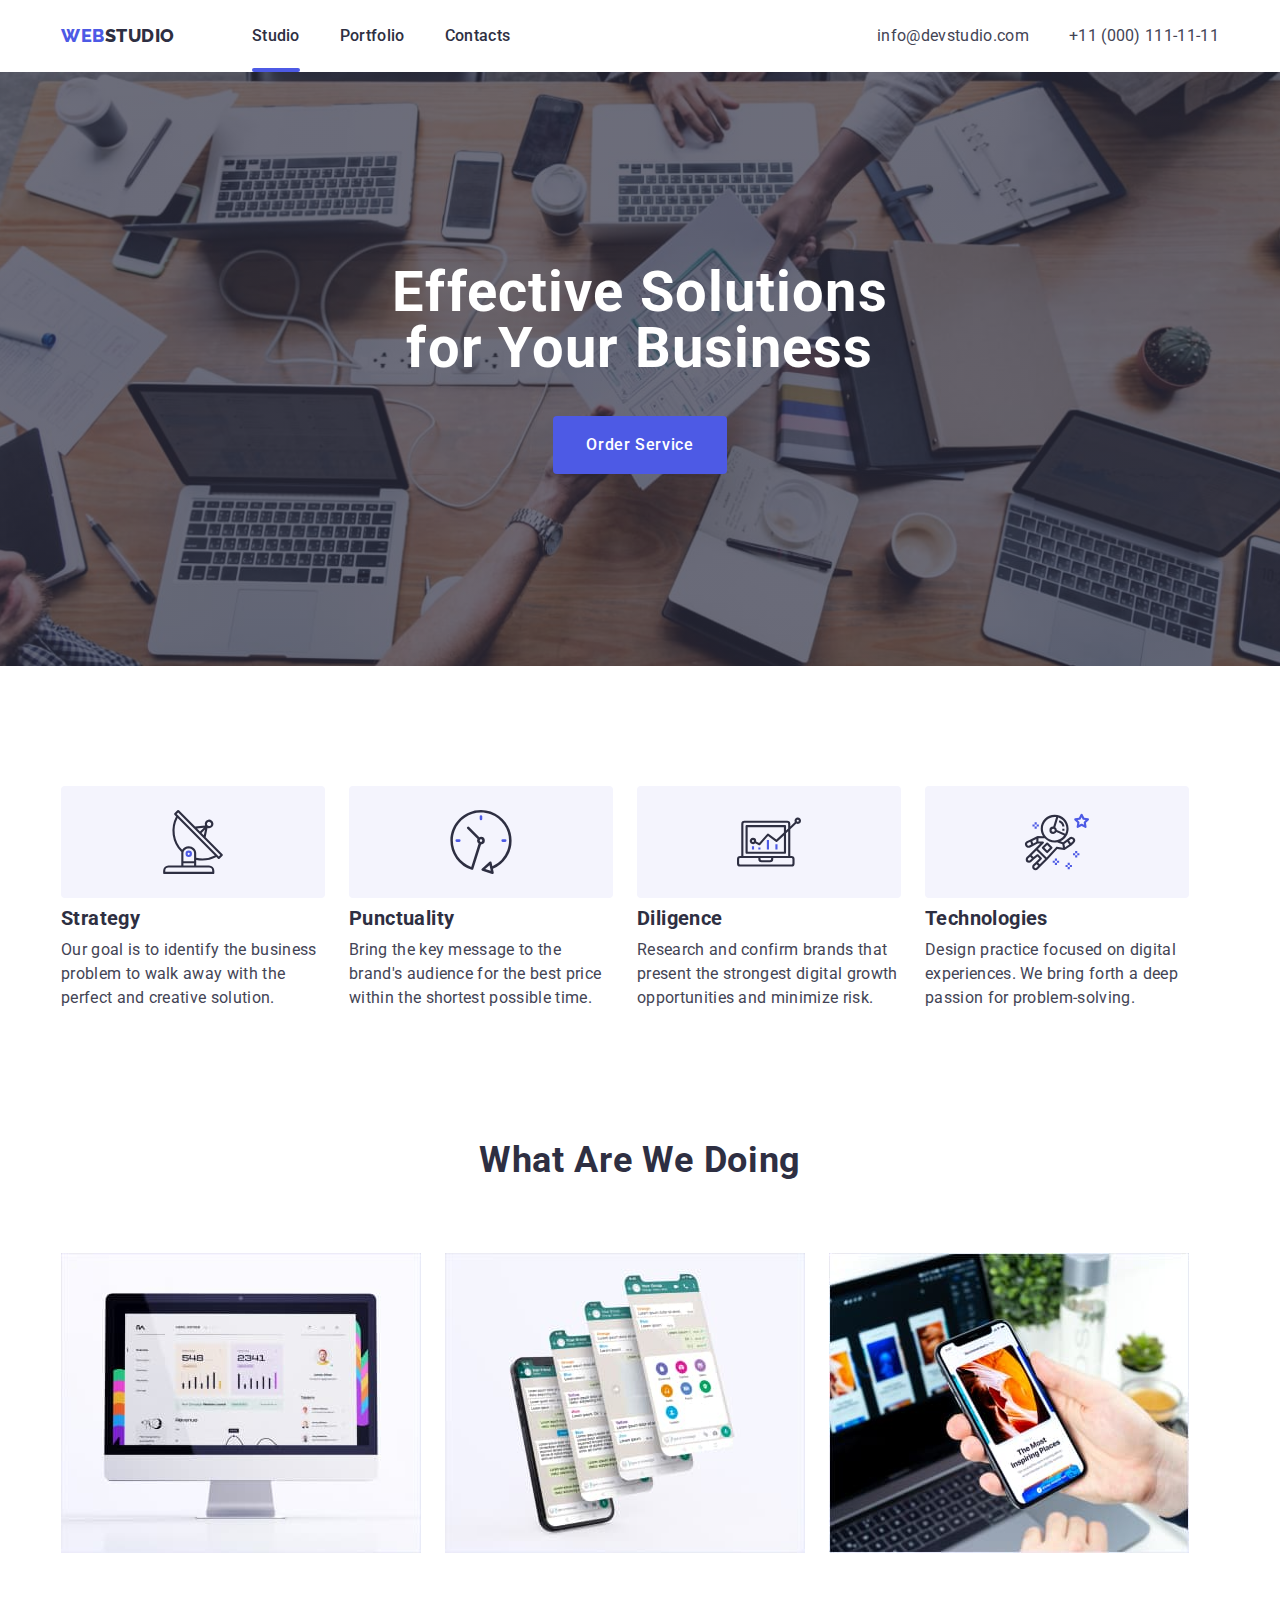
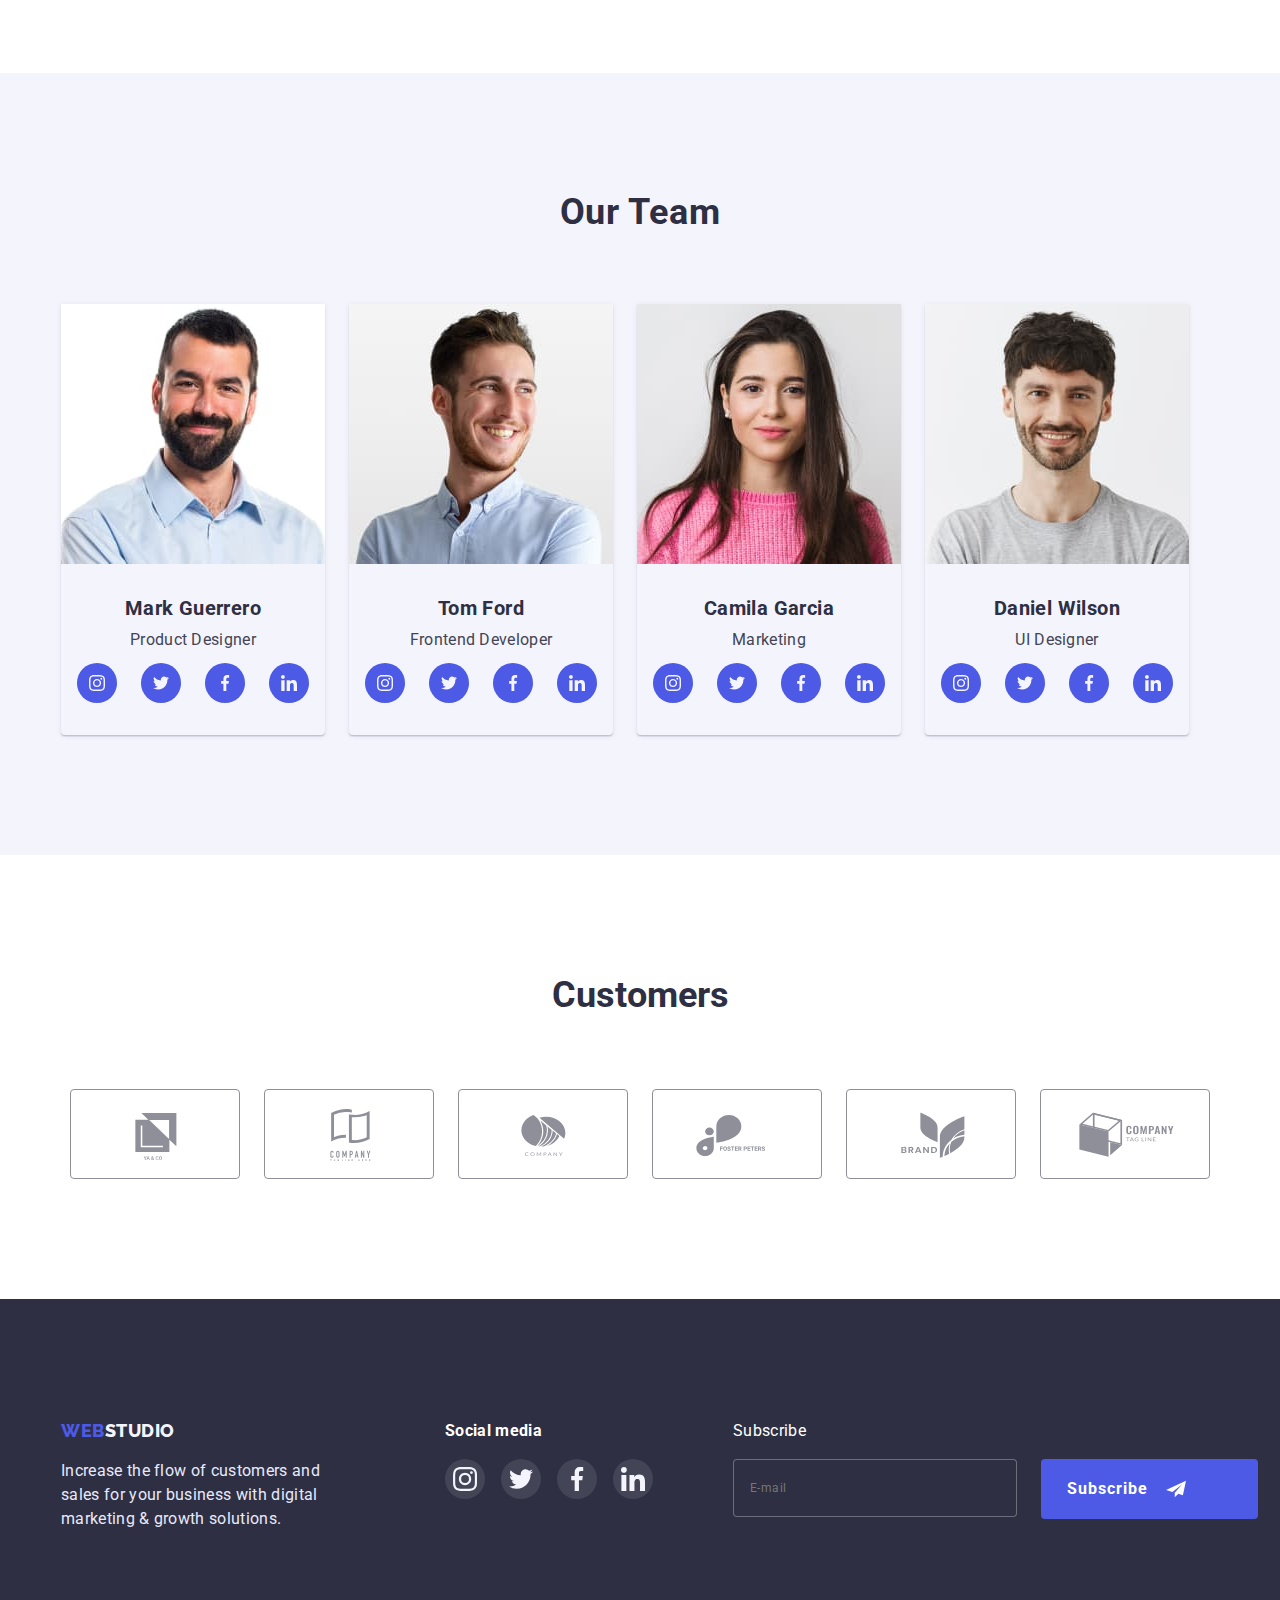
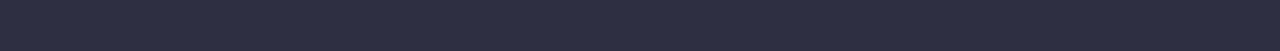
==== commit 16debc1d: "required" ====
--- a/index.html
+++ b/index.html
@@ -16,9 +16,9 @@
                     Web<span class="color-studio">Studio</span> 
                 </a>
                 <ul class="style-nev link">
-                    <li class="copy"><a href="./index.html" class="link item list">Studio</a></li>
-                    <li class="copy"><a href="./portfolio.html" class="link item list">Portfolio</a></li>
-                    <li class="copy"><a href="#" class="link item list">Contacts</a></li>
+                    <li class="copy"><a href="./index.html" class="link item list current">Studio</a></li>
+                    <li class="copy"><a href="./portfolio.html" class="link item list ">Portfolio</a></li>
+                    <li class="copy"><a href="#" class="link item list ">Contacts</a></li>
                 </ul>
                 </nav>
                 <button type="button" class="mobile-menu-open " data-menu-open >
--- a/css/styles.css
+++ b/css/styles.css
@@ -50,7 +50,6 @@
 }
 
 .container {
-    
     padding-left: 15px;
     padding-right: 15px; 
     
@@ -64,7 +63,7 @@
 }
 
 .section-header {
-    width: 100%;
+   
     box-shadow: 0px 2px 1px rgba(46, 47, 66, 0.08), 0px 1px 1px rgba(46, 47, 66, 0.16), 0px 1px 6px rgba(46, 47, 66, 0.08);
     padding: 0;
 
@@ -159,7 +158,7 @@
 }
 
 
-.link .item::after {
+.link.item.current::after {
     display: block;
     position: absolute;
     content: "";
@@ -176,14 +175,10 @@
     
 }
 
-.link .item:hover::after,
-.link .item:focus::after {
+.link.item.current::after {
     background-color: var(--accent-color);
 }
 
-.link .item:active::after {
-    background-color: var(--accent-color);
-}
 
 .auth-nev .address {
     display: block;
@@ -214,7 +209,6 @@
 @media screen and (min-width: 768px) { 
     .container {
         width: 768px;
-        
         align-items: center;
     }
 
@@ -230,6 +224,7 @@
         display: flex;
         padding-top: 0;
         padding-bottom: 0;
+        
     }
 
     .auth-nev {
@@ -941,6 +936,7 @@
 .client-list {
     display: flex;
     justify-content: center;
+    align-items: center;
     gap: 24px;
 }
 
@@ -974,8 +970,7 @@
 
 @media screen and (min-width: 768px) and (max-width: 1157px) {
     .client-list  {
-        column-gap: 24px;
-        grid-row-gap: 72px;
+        gap: 24px 72px;
         flex-wrap: wrap;
     }
 }
@@ -1361,7 +1356,6 @@
     position: fixed;
     top: 0;
     left: 0;
-    z-index: 100;
     width: 100%;
     height: 100%;
     background-color: rgba(46, 47, 66, 0.4);
@@ -1380,13 +1374,11 @@
     left: 50%;
     transform: translate(-50%, -50%);
     width: 408px;
-    height: 584px;
+    max-height: 90vh;
     background-color: #FCFCFC;
-    margin-top: 0;
-    padding-top: 72px;
-    padding-bottom: 24px;
-    padding-left: 24px;
-    padding-right: 24px;
+    
+    padding: 72px 24px 24px 24px;
+    overflow-y: scroll;
 }
 
 .modal-close-btn {
@@ -1422,6 +1414,7 @@
     letter-spacing: 0.02em;
     color: var(--primary-text-color);
     margin-bottom: 16px;
+    
 }
 
 .modal-form {
@@ -1430,17 +1423,19 @@
 }
 
 .modal-form-feald {
-    display: block;
-    margin-bottom: 8px;
+    
+    margin-bottom: 14px;
 }
 
 .modal-form-input {
     width: 100%;
-    height: 40px;
+    max-width: 357px;
     border: 1px solid rgba(33, 33, 33, 0.2);
     border-radius: 4px;
-    padding-left: 38px;
-    
+    padding-left: 34px;
+    padding-top: 8px;
+    padding-bottom: 8px;
+    padding-right: 15px;
     font-size: 12px;
     line-height: 1.1;
     color: var(--primary-text-color);
@@ -1487,10 +1482,16 @@
 }
 
 .modal-form-message {
+    display: block;
+    padding-left: 16px;
+    padding-top: 8px;
+    padding-right: 16px;
+    padding-bottom: 16px;
     width: 100%;
+    max-width: 376px;
     height: 120px;
     resize: none;
-    padding: 8px 16px;
+    
     border: 1px solid  rgba(33, 33, 33, 0.2);
     border-radius: 4px;
     transition:  border-color 250ms cubic-bezier(0.4, 0, 0.2, 1);
@@ -1544,8 +1545,8 @@
 
 .modal-form-chack-dasc {
     display: flex;
-    align-self: center;
-    align-items: center;
+    align-self: flex-start;
+    align-items: flex-start;
     font-size: 12px;
     line-height: 1.2;
     margin-bottom: 24px;
@@ -1569,7 +1570,7 @@
     align-items: center;
     width: 170px;
     height: 51px;
-    padding: 16px 32px;
+    
     border-radius: 4px;
     background-color: var(--accent-color);
     border-color: transparent;
@@ -1589,12 +1590,27 @@
 }
 
 
-@media screen and (max-width: 767px) {
-    .modal {
-        width: 392px;
-        height: 586px;
-        padding-left: 16px;
-        padding-right: 16px;
-    }
-}
-
+@media screen and (min-width: 444px) and (max-width: 767px){
+    .modal{
+    width: 392px;
+    height: 586px;
+    }
+  }
+
+@media screen and (max-width:443px) {
+    .modal{
+      width: 310px;
+      height: 588px;
+    }
+
+    .modal-form-input {
+        max-width: 260px;
+    }
+
+    .modal-form-message {
+        max-width: 276px;
+    }
+
+
+
+  }
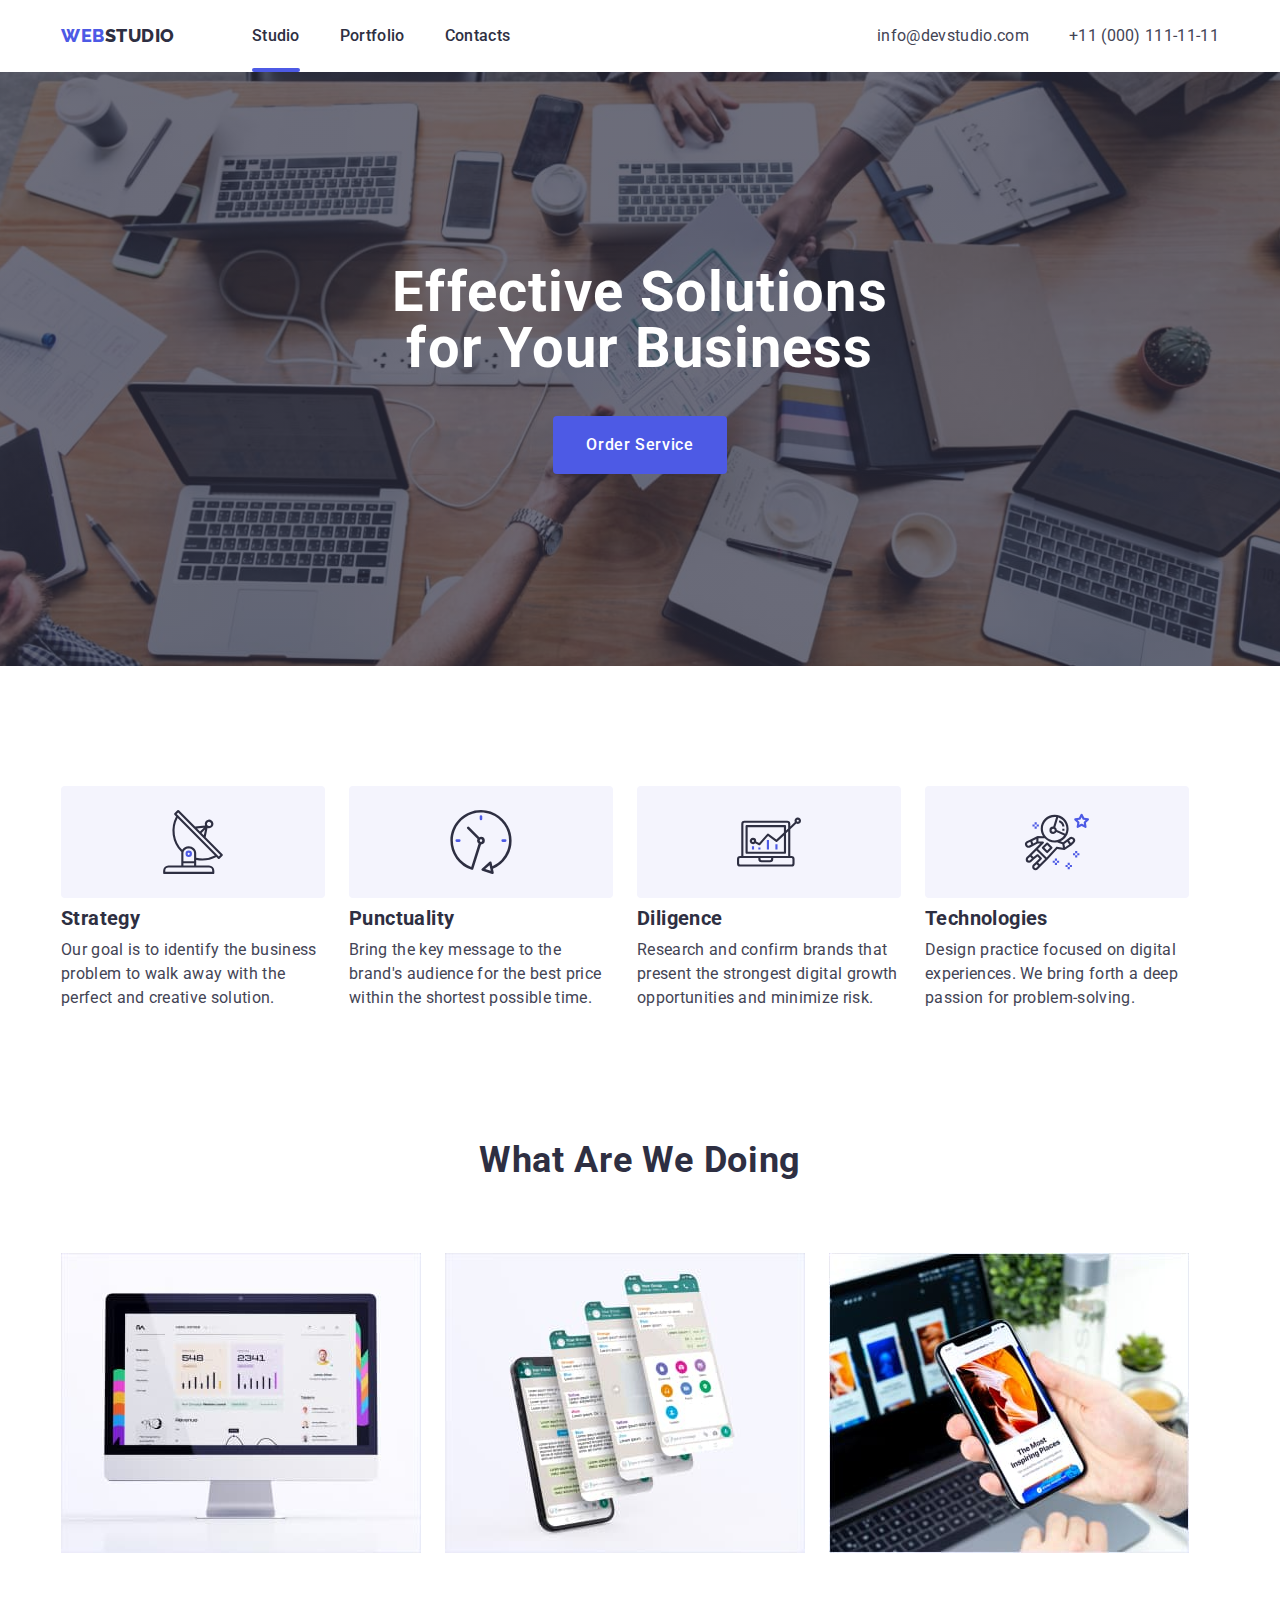
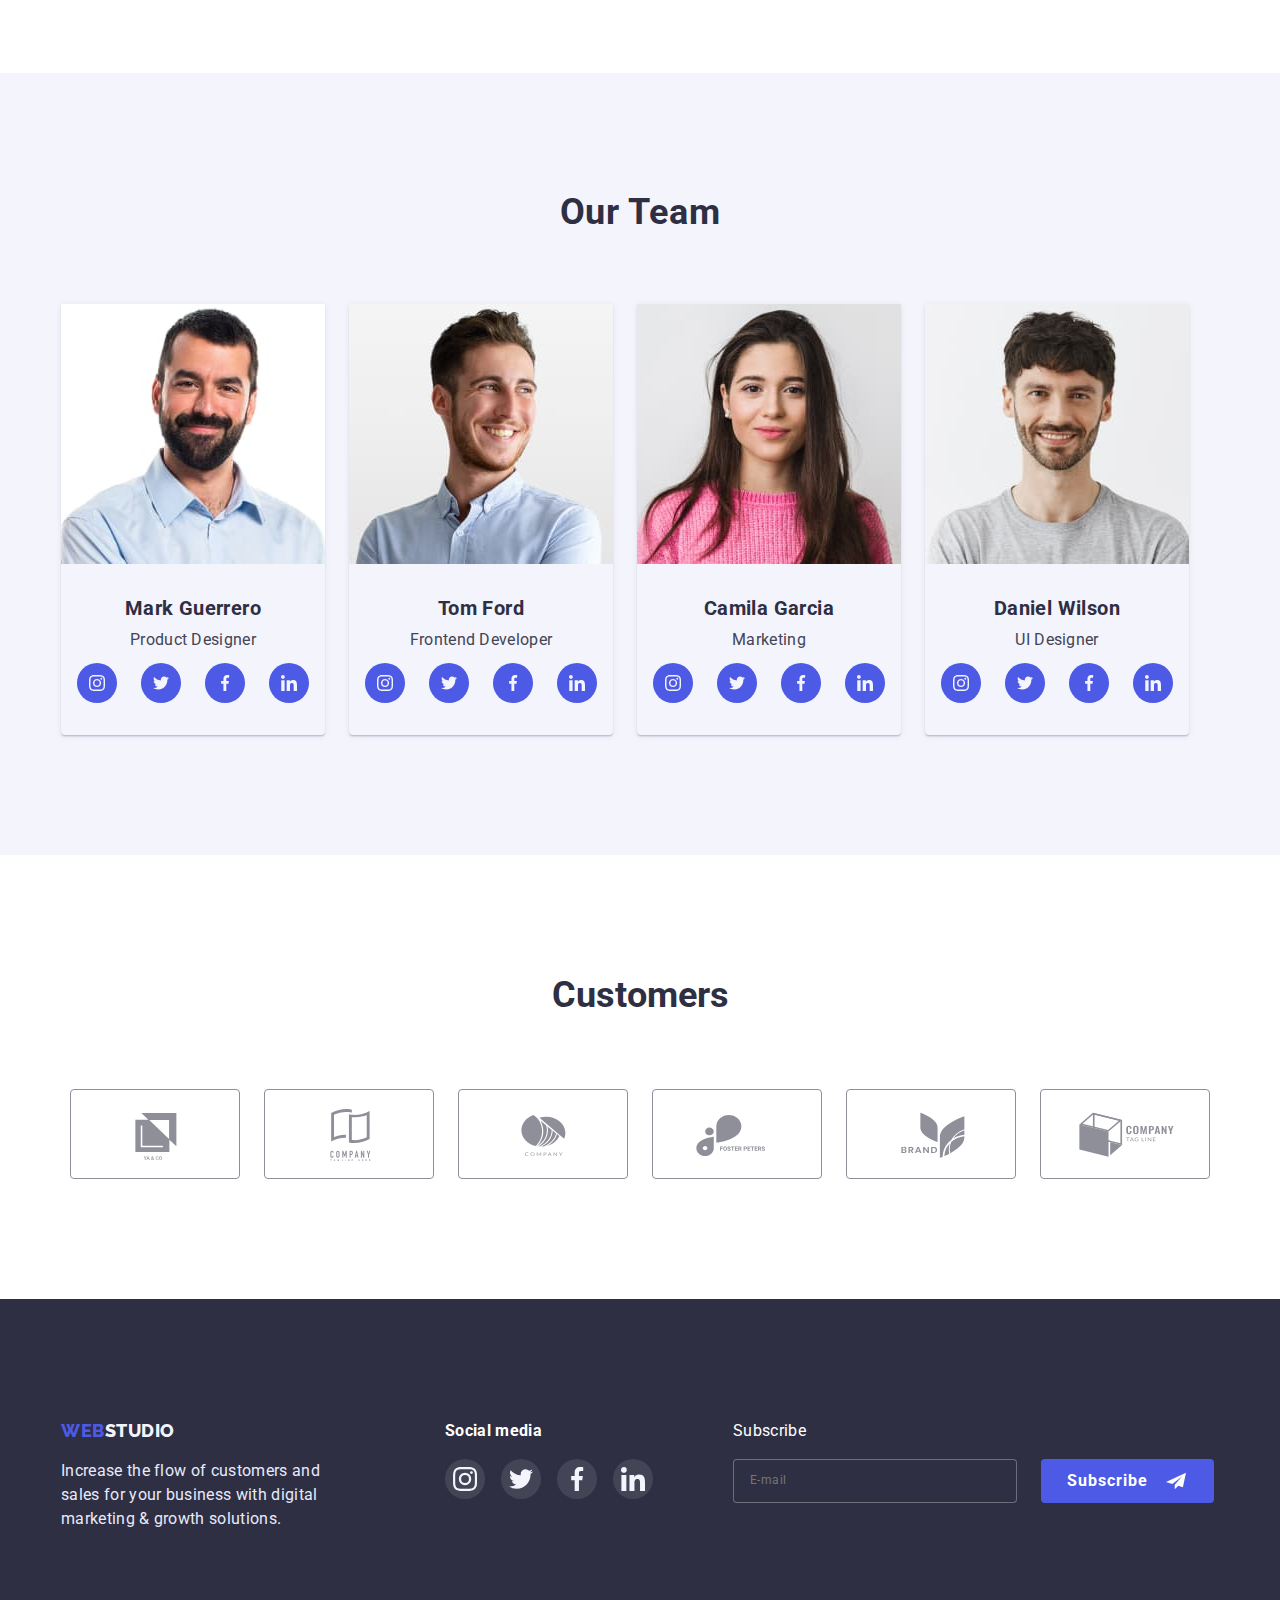
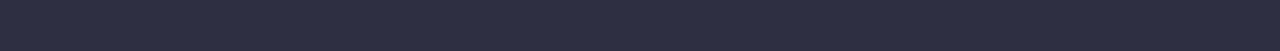
==== commit 02bdf69e: "required" ====
--- a/index.html
+++ b/index.html
@@ -39,7 +39,7 @@
                         </svg>
                     </button>
                     <ul class="mobile-menu-list">
-                        <li class="mobile-menu-link"><a href="./index.html" class="mobile-menu-list-link">Studio</a></li>
+                        <li class="mobile-menu-link"><a href="./index.html" class="mobile-menu-list-link current">Studio</a></li>
                         <li class="mobile-menu-link"><a href="./portfolio.html" class="mobile-menu-list-link">Portfolio</a></li>
                         <li class="mobile-menu-link"><a href="#" class="mobile-menu-list-link">Contacts</a></li>
                     </ul>
--- a/css/styles.css
+++ b/css/styles.css
@@ -374,8 +374,8 @@
     color: var(--button-color)
 }
 
-.mobile-menu-list-link:active {
-    color: var(--button-color);
+.mobile-menu-list-link.current {
+    color: var(--button-color)
 }
 
 .mobile-menu-tel {
@@ -1066,7 +1066,7 @@
 .footer-email {
     display: block;
     width: 264px;
-    height: 40px;
+   
     padding-left: 16px;
     padding-top: 8px;
     padding-bottom: 8px;
@@ -1091,8 +1091,8 @@
     display: flex;
     align-items: center;
     top: 0;
-    width: 165px;
-    height: 40px;
+    
+    
     padding: 8px 24px;
     background-position: center;
     border-radius: 4px;
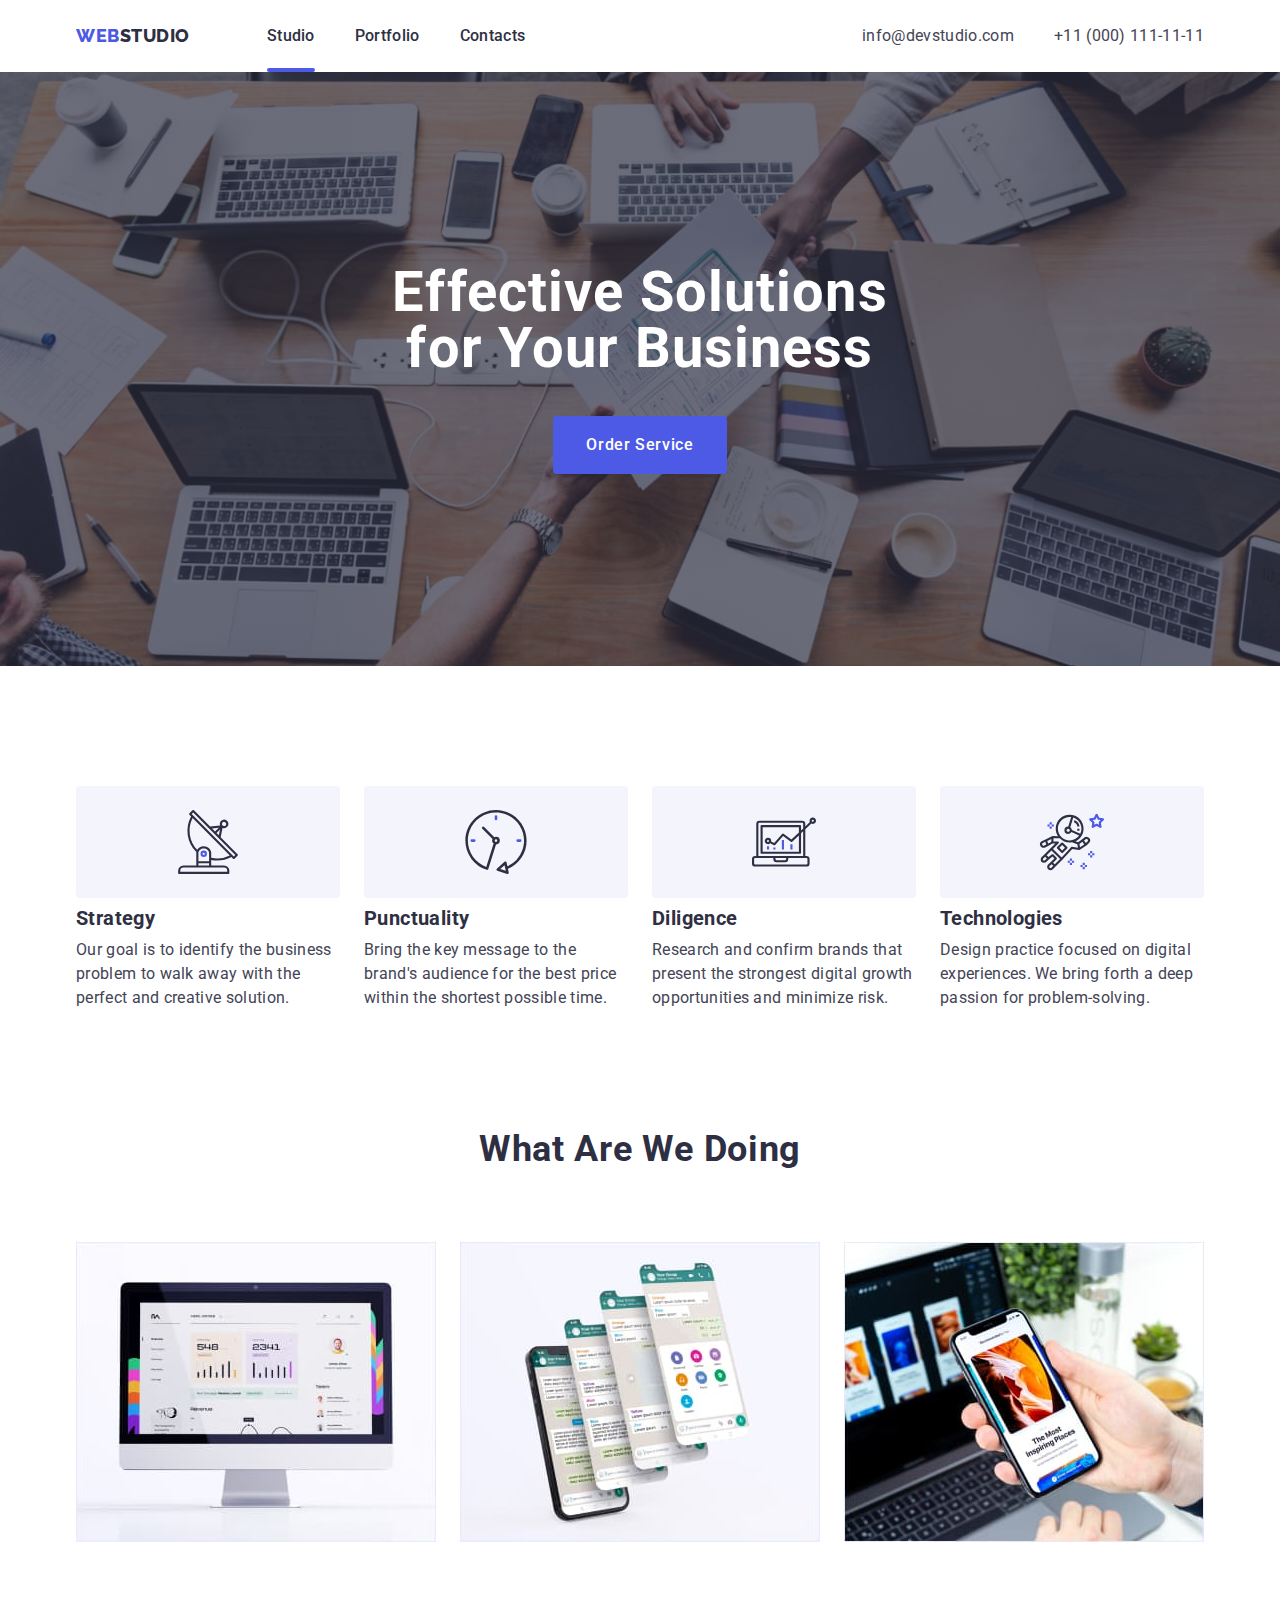
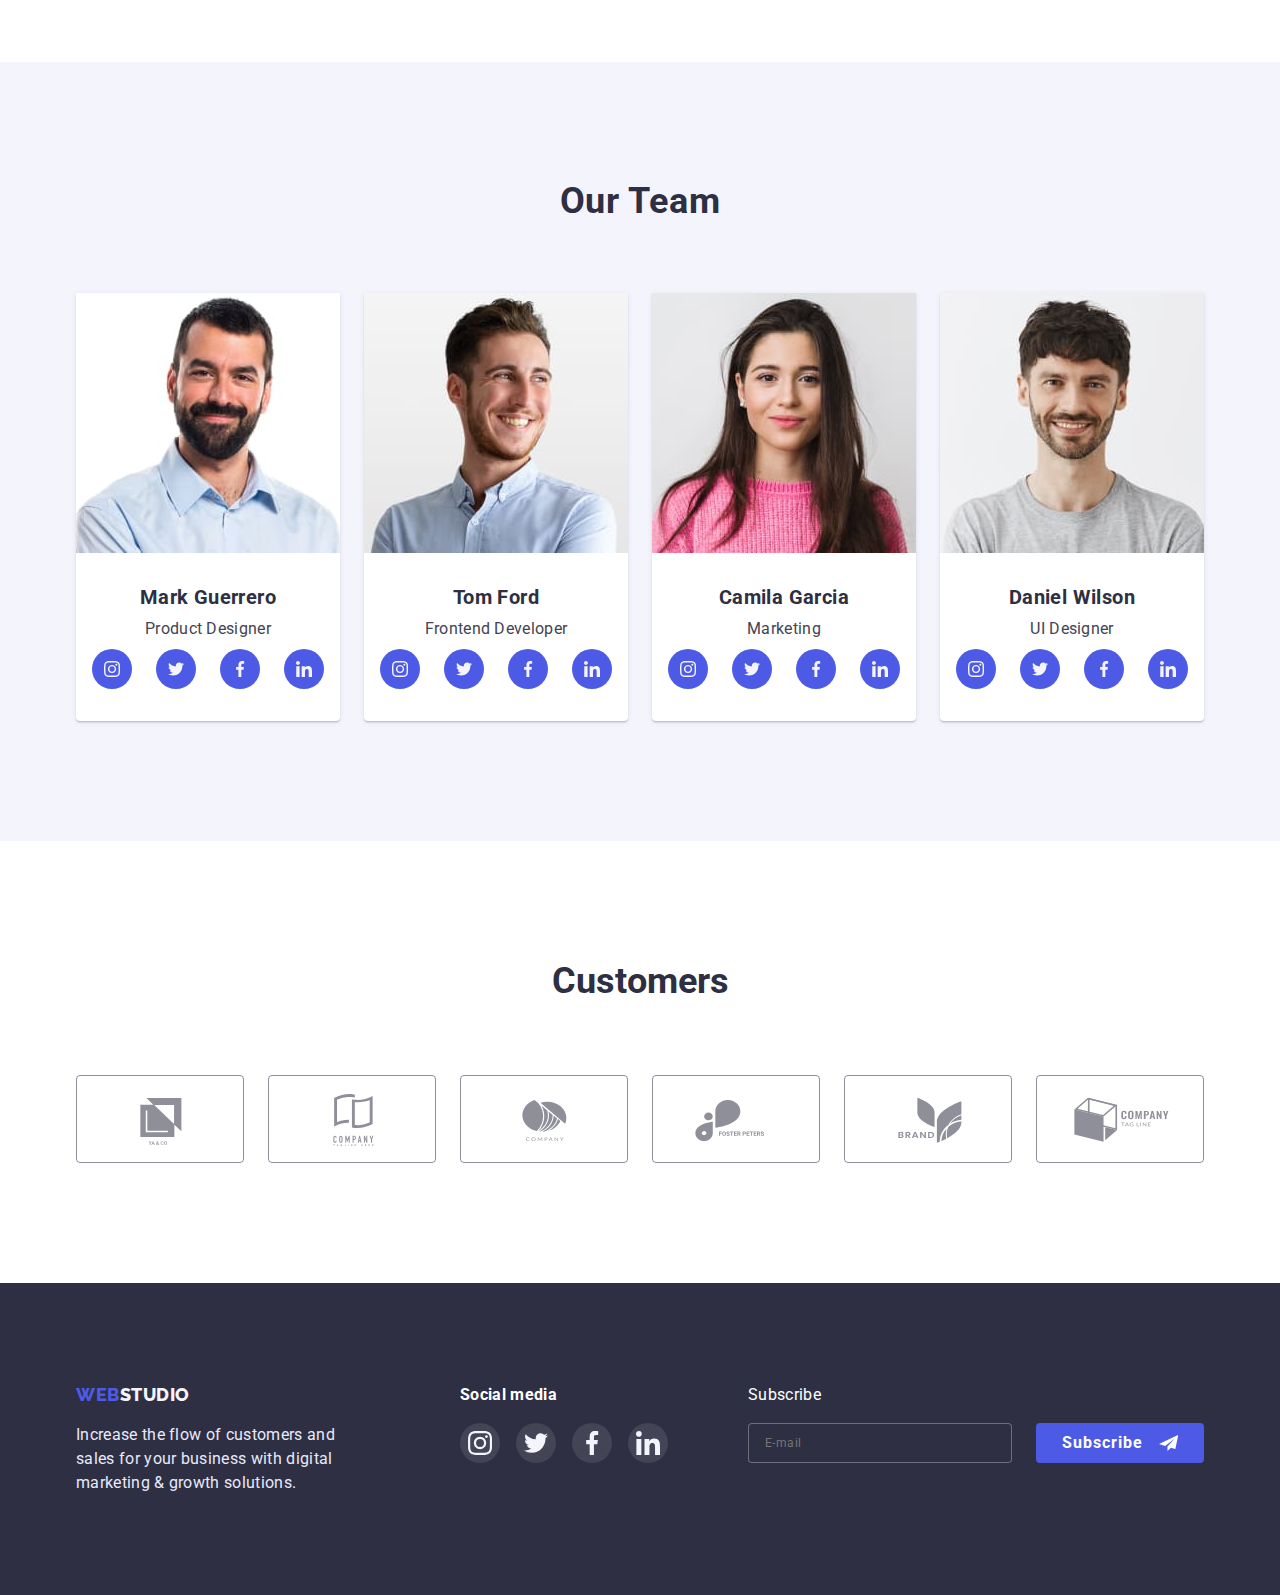
==== commit 9f74a3c9: "required" ====
--- a/index.html
+++ b/index.html
@@ -98,20 +98,20 @@
                     <ul class="feature-lisl">
                         <li class="item-list">
                             <h3 class="section-subtitle">Strategy</h3>
-                            <p class="section-text">Our goal is to identify the business
+                            <p class="section-text margen">Our goal is to identify the business
                                 problem to walk away with the perfect and creative solution. </p>
                         </li>
                         <li class="item-list">
                             <h3 class="section-subtitle">Punctuality</h3>
-                            <p class="section-text">Bring the key message to the brand's audience for the best price within the shortest possible time.</p>
+                            <p class="section-text margen">Bring the key message to the brand's audience for the best price within the shortest possible time.</p>
                         </li>
                         <li class="item-list">
                             <h3 class="section-subtitle">Diligence</h3>
-                            <p class="section-text">Research and confirm brands that present the strongest digital growth opportunities and minimize risk.</p>
+                            <p class="section-text margen">Research and confirm brands that present the strongest digital growth opportunities and minimize risk.</p>
                         </li>
                         <li class="item-list">
                             <h3 class="section-subtitle">Technologies</h3>
-                            <p class="section-text">Design practice focused on digital experiences. We bring forth a deep passion for problem-solving.</p>
+                            <p class="section-text margen">Design practice focused on digital experiences. We bring forth a deep passion for problem-solving.</p>
                         </li>
                     </ul>
                 </div>
--- a/css/styles.css
+++ b/css/styles.css
@@ -18,11 +18,7 @@
     
 }
 
-*,
-*::before,
-*::after {
-  box-sizing: inherit;
-}
+
 
 img {
     display: block;
@@ -52,7 +48,6 @@
 .container {
     padding-left: 15px;
     padding-right: 15px; 
-    
 }
 
 .header {
@@ -68,6 +63,8 @@
     padding: 0;
 
 }
+
+
 
 .color-web {
     
@@ -190,18 +187,12 @@
     
 } 
 
-
 @media screen and (min-width: 480px) { 
     .container {
-        width: 428px; 
+        width: 426px; 
         margin-right: auto;
         margin-left: auto;
     }  
-
-    .holder {
-        width: 480px;
-    }
-
 
 }
 
@@ -216,8 +207,9 @@
         display: none;
     }
 
-    
-}
+
+}
+
 
 @media screen and (min-width: 768px) and (max-width: 1157px) {
     .header {
@@ -228,9 +220,9 @@
     }
 
     .auth-nev {
-        display: block;
-        margin-right: 0;
-    }
+        flex-direction: column;
+    }
+
 
     .auth-nev .copy {
         margin-left: 0;
@@ -412,7 +404,8 @@
     display: flex;
     flex-direction: column;
     align-items: flex-start;
-    gap: 40px
+    gap: 40px;
+    margin-bottom: 48px;
     
 }
 
@@ -429,7 +422,7 @@
     justify-content: center;
     align-items: center;
     gap: 56px;
-    margin-top: 48px;
+   
 }
 
 .mobile-menu-box-link {
@@ -465,6 +458,12 @@
 
 }
 
+
+@media screen and (min-width: 768px) {
+    .mobile-menu {
+        display: none;
+    }
+}
 
 .hero {
     padding-top: 192px;
@@ -502,6 +501,7 @@
     font-family: "Roboto", sans-serif;
     border-radius: 4px;
     padding: 16px 32px;
+    
     border: 1px solid transparent;
     font-weight: 500;
     font-size: 16px;
@@ -616,10 +616,13 @@
     font-size: 16px;
     line-height: 1.5;
     letter-spacing: 0.02em;
-    margin-bottom: 11px;
+    margin-bottom: 8px;
     color: var(--text-color);
 }
 
+.section-text.margen {
+    margin-bottom: 0;
+}
 
 @media screen and (max-width: 767px) {
     .section {
@@ -645,9 +648,6 @@
         margin-bottom: 0;
     }
 
-    .section-text {
-        margin-bottom: 0;
-    }
 
     .section.no-padding {
         padding: 0;
@@ -657,15 +657,11 @@
 
 @media screen and (min-width: 768px) and (max-width: 1140px) {
     .section-subtitle {
+        font-weight: 500;
         font-size: 20px;
         line-height: 1.2;
         margin-bottom: 8px;
     }
-
-    .section-text {
-        margin-bottom: 8px;
-    }
-
 
 }
 
@@ -782,7 +778,7 @@
 
 .title {
     margin-left: 24px;
-    background-color: var(--studio-color);
+    background-color: var(--hero-color);
     box-shadow: 0px 1px 6px rgba(46, 47, 66, 0.08), 0px 1px 1px rgba(46, 47, 66, 0.16), 0px 2px 1px rgba(46, 47, 66, 0.08);
     border-radius: 0px 0px 4px 4px;
 }
@@ -824,20 +820,16 @@
         flex-wrap: wrap;
         justify-content: center;
         align-items: center;
-        
+        gap: 72px 0;
+       
         
     }
 
     .title {
         margin-left: 0;
-        margin-bottom: 72px;
-        
-
-    }
-
-    .section-text {
-        margin-bottom: 8px;
-    }
+       
+    }
+
 
     .subtitle-text {
         font-family: "Roboto", sans-serif;
@@ -966,18 +958,20 @@
        row-gap: 72px
     }
 
+
 }
 
 @media screen and (min-width: 768px) and (max-width: 1157px) {
     .client-list  {
-        gap: 24px 72px;
+        gap: 72px 24px;
         flex-wrap: wrap;
     }
+    
 }
 
 .footer {
-    padding-top: 120px;
-    padding-bottom: 120px;
+    padding-top: 100px;
+    padding-bottom: 100px;
     background-color: var(--title-text-color);
 }
 
@@ -1066,7 +1060,7 @@
 .footer-email {
     display: block;
     width: 264px;
-   
+   height: 40px;
     padding-left: 16px;
     padding-top: 8px;
     padding-bottom: 8px;
@@ -1091,7 +1085,8 @@
     display: flex;
     align-items: center;
     top: 0;
-    
+    width: 168px;
+    height: 40px;
     
     padding: 8px 24px;
     background-position: center;
@@ -1374,11 +1369,11 @@
     left: 50%;
     transform: translate(-50%, -50%);
     width: 408px;
-    max-height: 90vh;
+    height: 586px;
     background-color: #FCFCFC;
     
     padding: 72px 24px 24px 24px;
-    overflow-y: scroll;
+   
 }
 
 .modal-close-btn {
@@ -1424,12 +1419,13 @@
 
 .modal-form-feald {
     
-    margin-bottom: 14px;
+    margin-bottom: 8px;
 }
 
 .modal-form-input {
     width: 100%;
-    max-width: 357px;
+    max-width: 360px;
+    height: 40px;
     border: 1px solid rgba(33, 33, 33, 0.2);
     border-radius: 4px;
     padding-left: 34px;
@@ -1568,8 +1564,8 @@
     align-self: center;
     justify-content: center;
     align-items: center;
-    width: 170px;
-    height: 51px;
+    width: 169px;
+    height: 56px;
     
     border-radius: 4px;
     background-color: var(--accent-color);
@@ -1600,7 +1596,8 @@
 @media screen and (max-width:443px) {
     .modal{
       width: 310px;
-      height: 588px;
+      height: 586px;
+      overflow-y: scroll;
     }
 
     .modal-form-input {
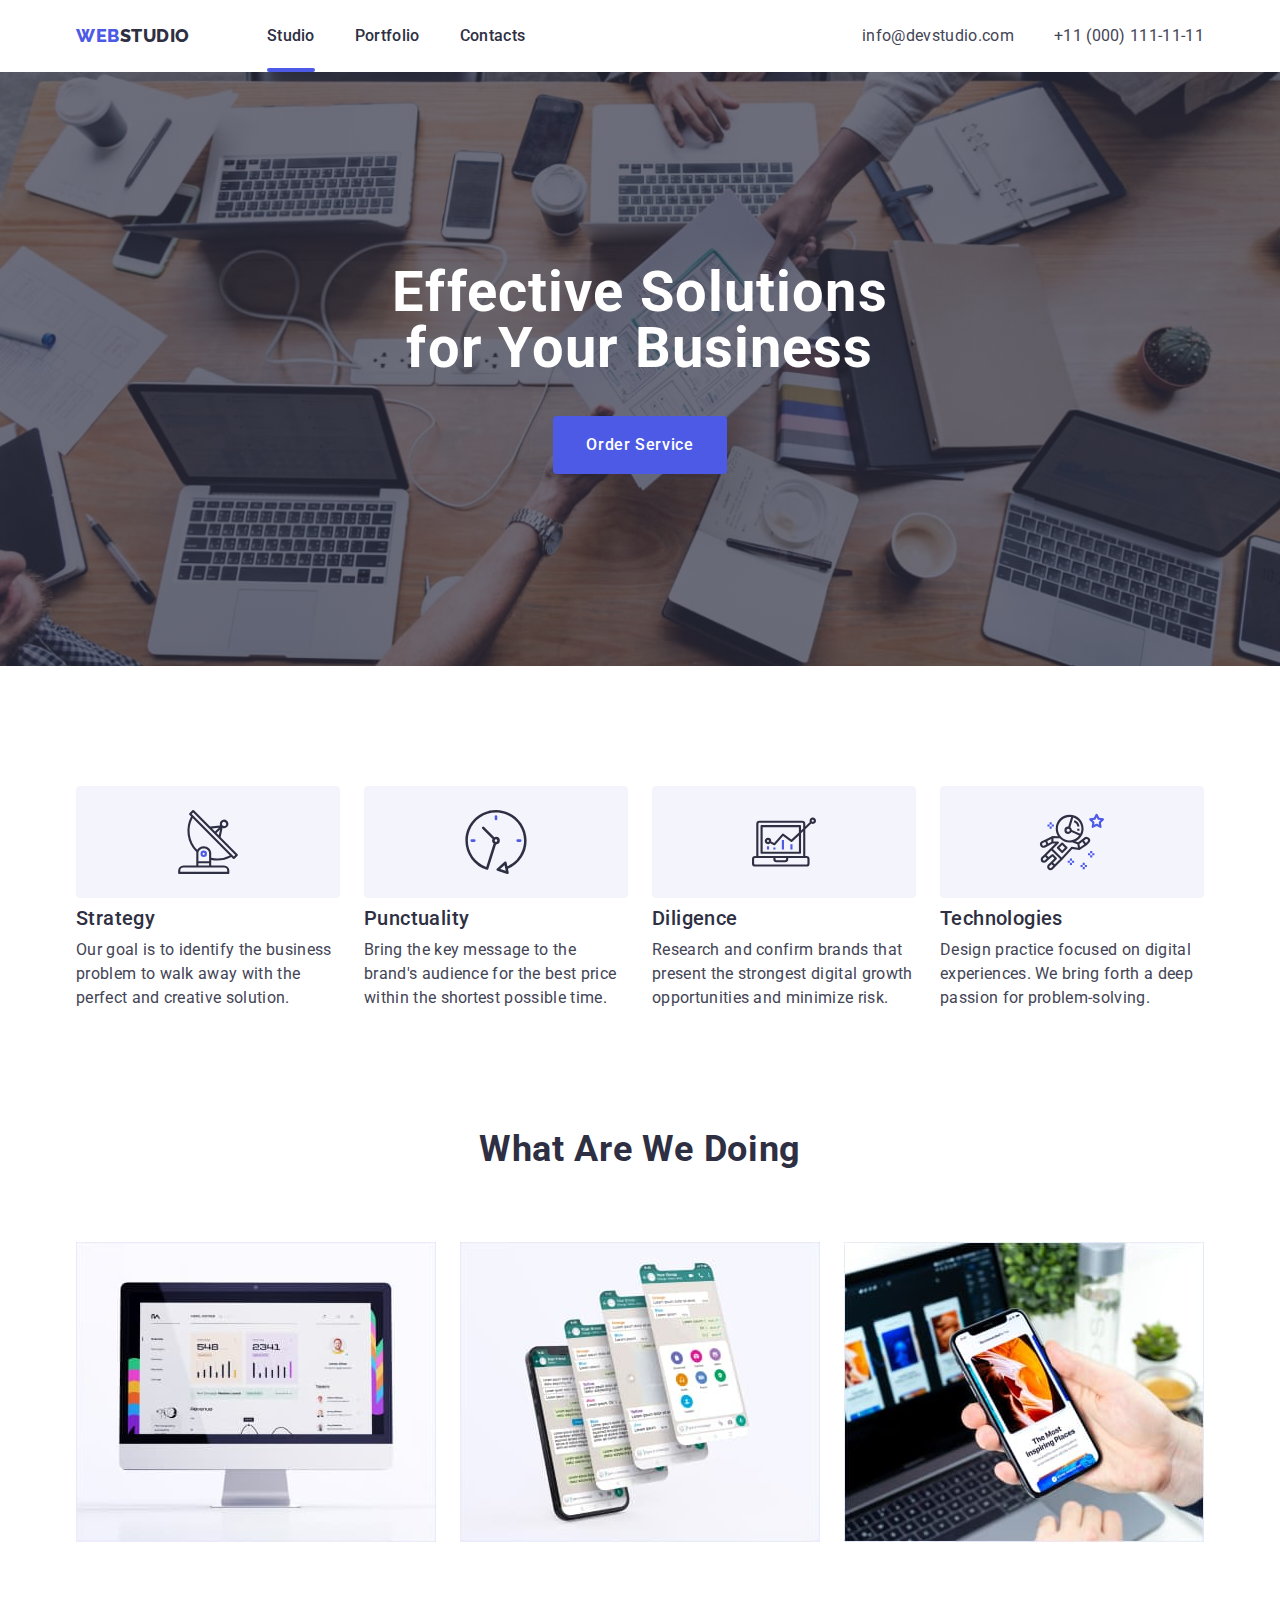
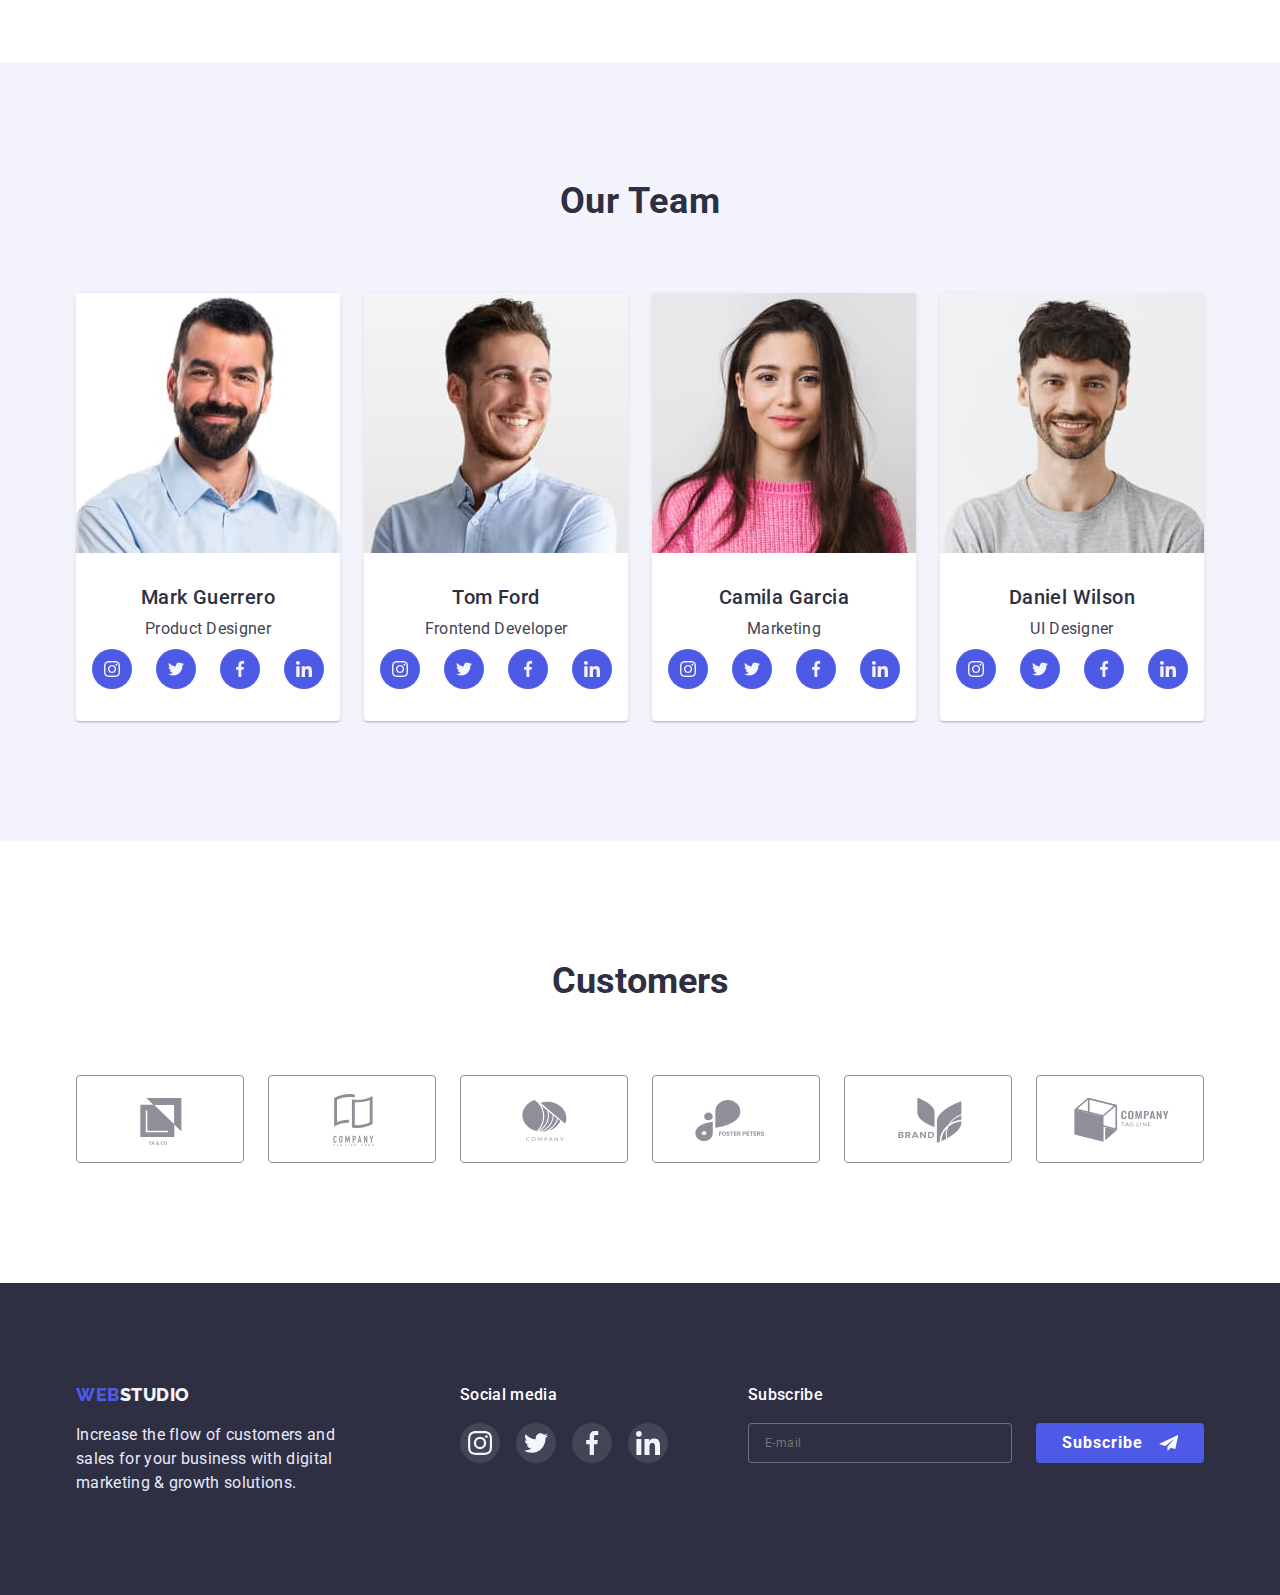
==== commit 0b541c28: "required" ====
--- a/index.html
+++ b/index.html
@@ -44,7 +44,7 @@
                         <li class="mobile-menu-link"><a href="#" class="mobile-menu-list-link">Contacts</a></li>
                     </ul>
                     <ul class="mobile-menu-list-mail">
-                        <li class="mobile-menu-link"><a href="tel:+110001111111" class="mobile-menu-tel">+11 (000) 111-11-11</a></li>
+                        <li class="mobile-menu-link"><a href="tel:+110001111111" class="mobile-menu-tel current">+11 (000) 111-11-11</a></li>
                         <li class="mobile-menu-link"><a href="mailto:info@devstudio.com" class="mobile-menu-mail">info@devstudio.com</a></li>
                     </ul>
                     <div class="mobile-menu-box">
--- a/css/styles.css
+++ b/css/styles.css
@@ -181,6 +181,7 @@
     display: block;
     padding-top: 24px;
     padding-bottom: 24px;
+    font-size: 16px;
     line-height: 1.5;
     color: var(--text-color);
     letter-spacing: 0.02em;
@@ -189,7 +190,7 @@
 
 @media screen and (min-width: 480px) { 
     .container {
-        width: 426px; 
+        
         margin-right: auto;
         margin-left: auto;
     }  
@@ -223,12 +224,20 @@
         flex-direction: column;
     }
 
+    .auth-nev.link {
+        gap: 4px;
+    }
+
 
     .auth-nev .copy {
         margin-left: 0;
     }
 
     .auth-nev .address {
+        font-size: 12px;
+        line-height: 1.33;
+        letter-spacing: 0.04;
+        color: var(--text-color);
         padding-top: 0;
         padding-bottom: 0;
     }
@@ -351,6 +360,18 @@
 
 
 
+.mobile-menu-pic {
+   
+    display: flex;
+    justify-content: center;
+    align-items: center;
+   
+    width: 40px;
+    height: 40px;
+    border-radius: 50%;
+    background-color: var(--accent-color);
+}
+
 .mobile-menu-list-link {
     font-family: "Roboto", sans-serif;
     font-weight: 700;
@@ -370,6 +391,10 @@
     color: var(--button-color)
 }
 
+.mobile-menu-tel.current {
+    color: var(--accent-color);
+}
+
 .mobile-menu-tel {
     font-family: "Roboto", sans-serif;
     font-weight: 500;
@@ -425,17 +450,6 @@
    
 }
 
-.mobile-menu-box-link {
-    display: flex;
-    justify-content: center;
-    align-items: center;
-   
-    width: 40px;
-    height: 40px;
-    border-radius: 50%;
-    background-color: var(--accent-color);
-    
-}
 
 
 .mobile-menu-box-link:first-child {
@@ -605,7 +619,7 @@
 .section-subtitle,
 .headline {
     margin-bottom: 8px;
-    font-weight: 700;
+    font-weight: 500;
     font-size: 20px;
     line-height: 1.2;
     color: var(--primary-text-color);
@@ -657,10 +671,18 @@
 
 @media screen and (min-width: 768px) and (max-width: 1140px) {
     .section-subtitle {
+        font-weight: 700;
+        font-size: 36px;
+        line-height: 1.1;
+        margin-bottom: 8px;
+    }
+
+    .subtitle-text {
         font-weight: 500;
         font-size: 20px;
         line-height: 1.2;
-        margin-bottom: 8px;
+        letter-spacing: 0.02em;
+        color: var(--primary-text-color);
     }
 
 }
@@ -1015,7 +1037,7 @@
 
 .footer-text {
     font-family: "Roboto", sans-serif;
-    width: 500;
+    font-weight: 500;
     font-size: 16px;
     line-height: 1.5;
     letter-spacing: 0.02em;
@@ -1150,11 +1172,13 @@
 
     
     .footer-form {
+        
         display: block
         
     }
 
     .footer-email {
+        max-width: 396px;
         margin-bottom: 16px;
     
     }
@@ -1282,6 +1306,13 @@
     justify-content: center;
     column-gap: 24px;
     row-gap: 48px
+}
+
+.headline-text {
+    font-size: 16px;
+    line-height: 1.5;
+    letter-spacing: 0.02em;
+    color: var(--text-color);
 }
 
 .overlay {
@@ -1369,7 +1400,7 @@
     left: 50%;
     transform: translate(-50%, -50%);
     width: 408px;
-    height: 586px;
+    
     background-color: #FCFCFC;
     
     padding: 72px 24px 24px 24px;
@@ -1589,15 +1620,14 @@
 @media screen and (min-width: 444px) and (max-width: 767px){
     .modal{
     width: 392px;
-    height: 586px;
+    
     }
   }
 
 @media screen and (max-width:443px) {
     .modal{
       width: 310px;
-      height: 586px;
-      overflow-y: scroll;
+     
     }
 
     .modal-form-input {
